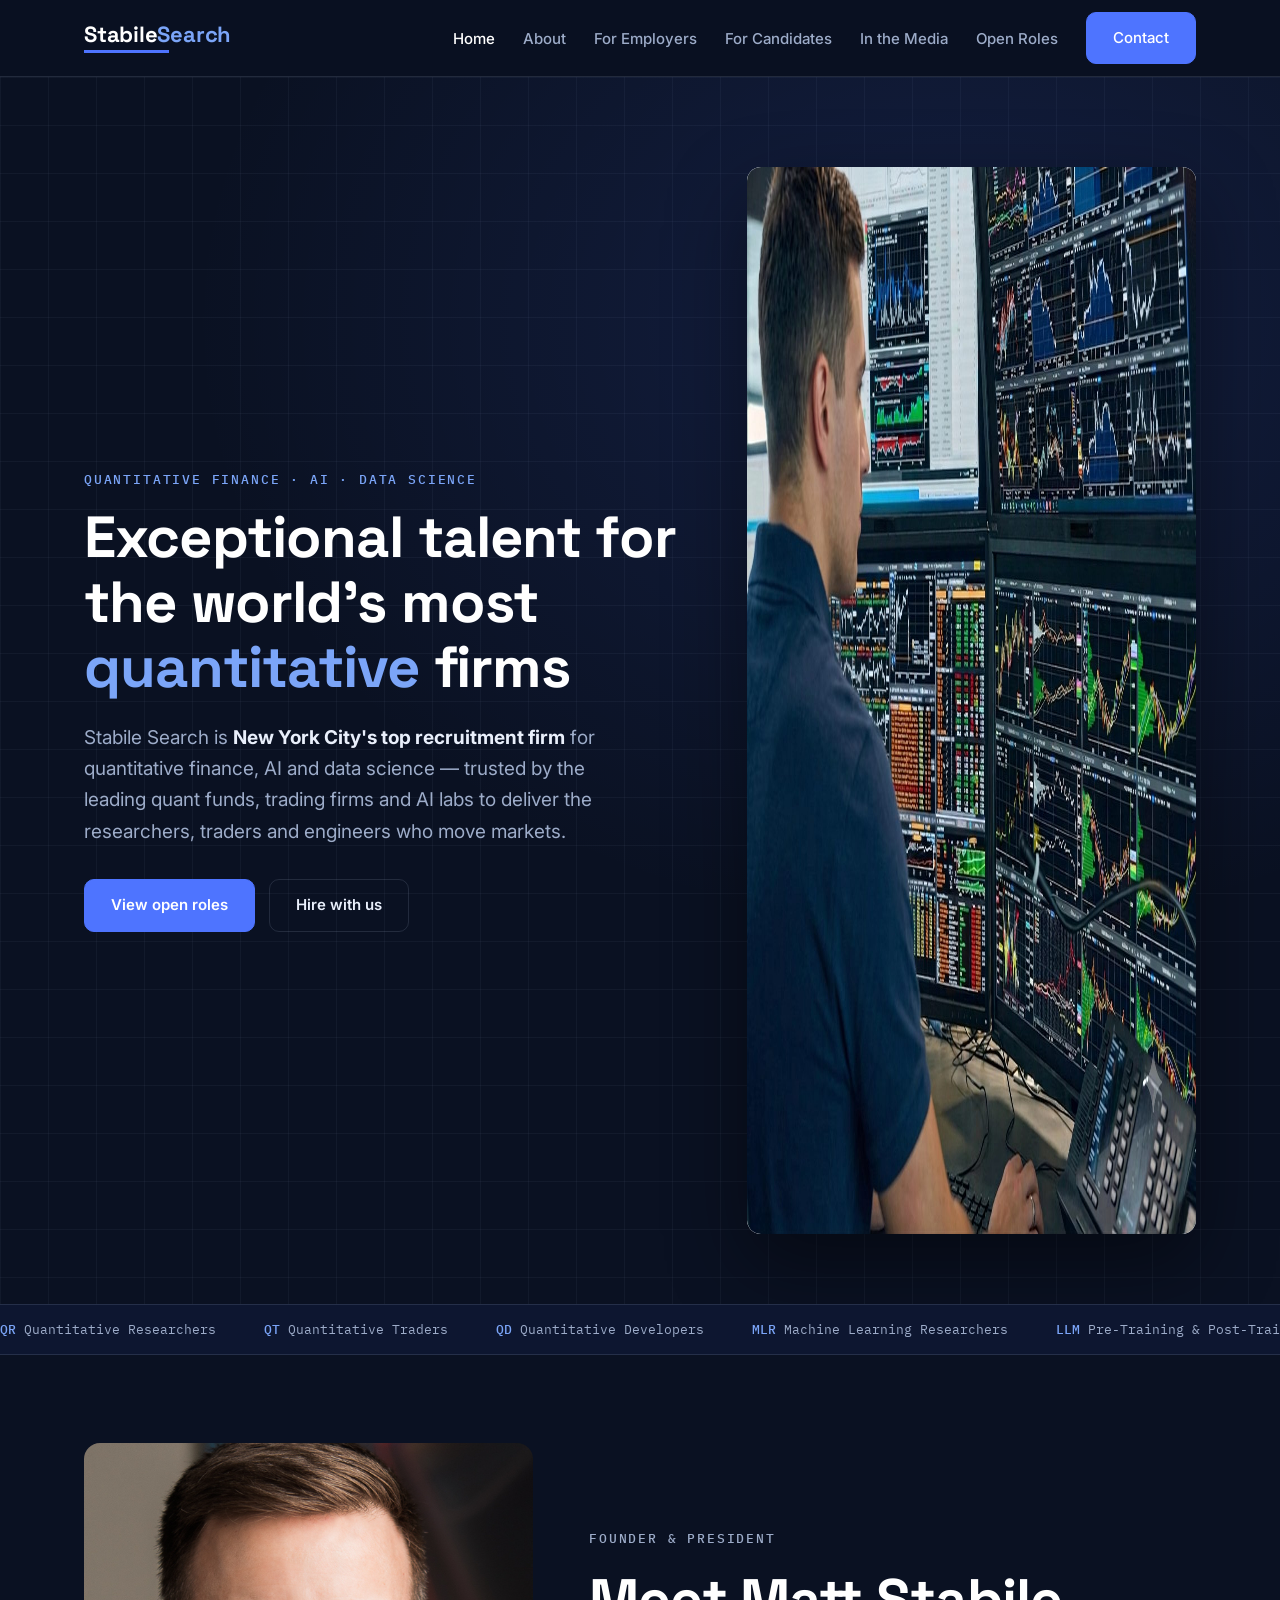
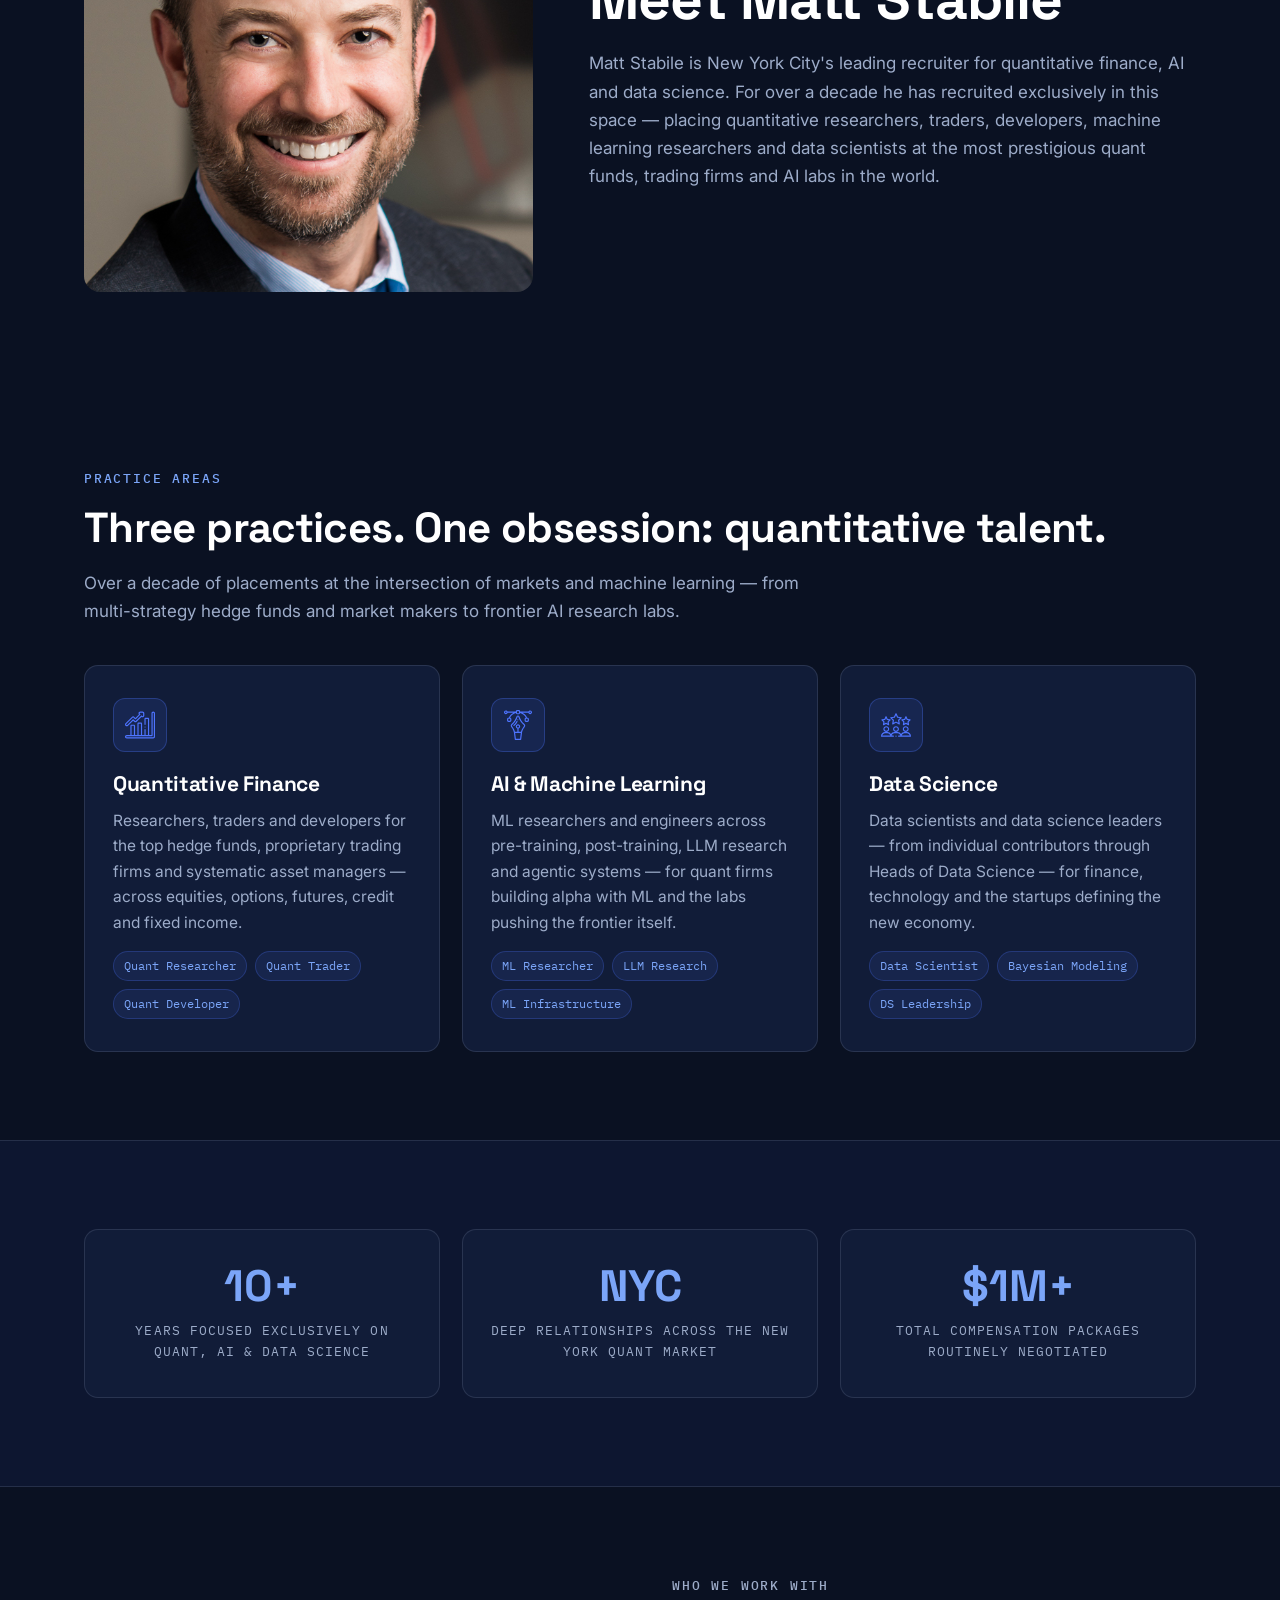
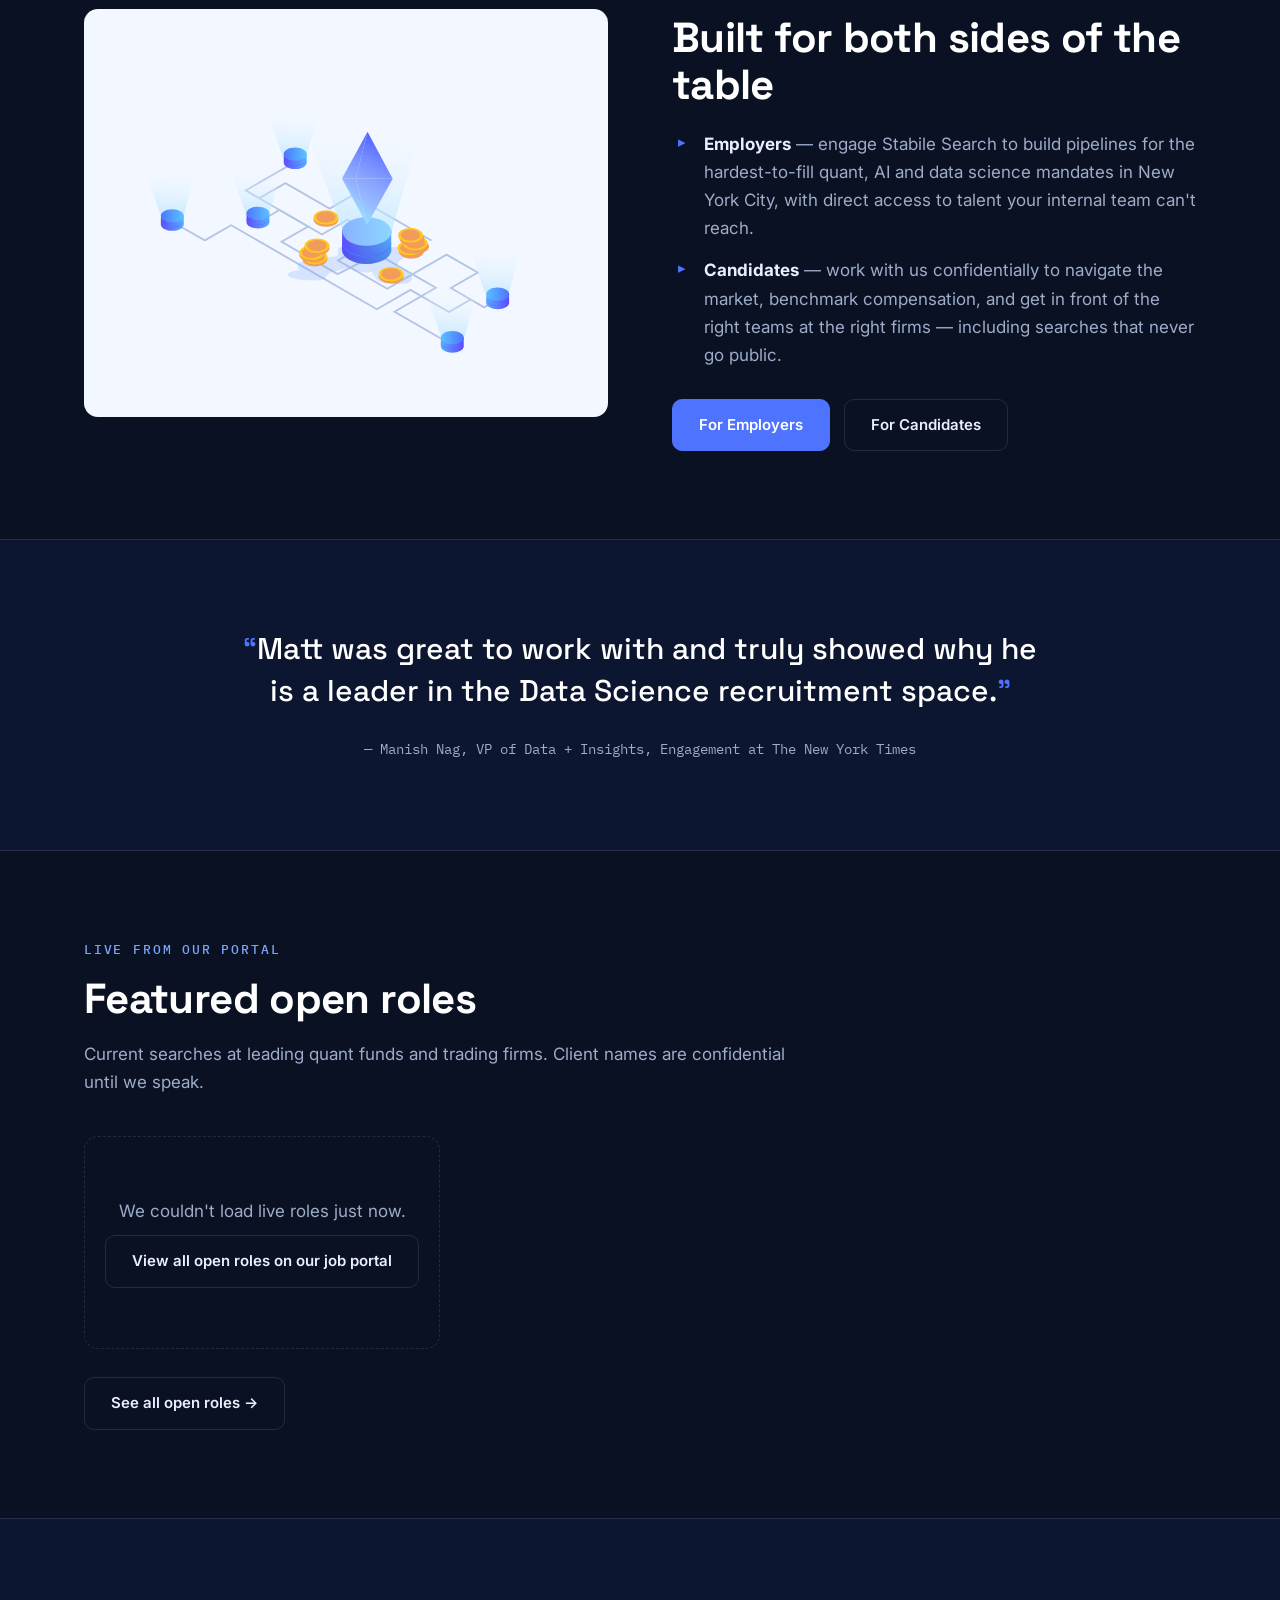
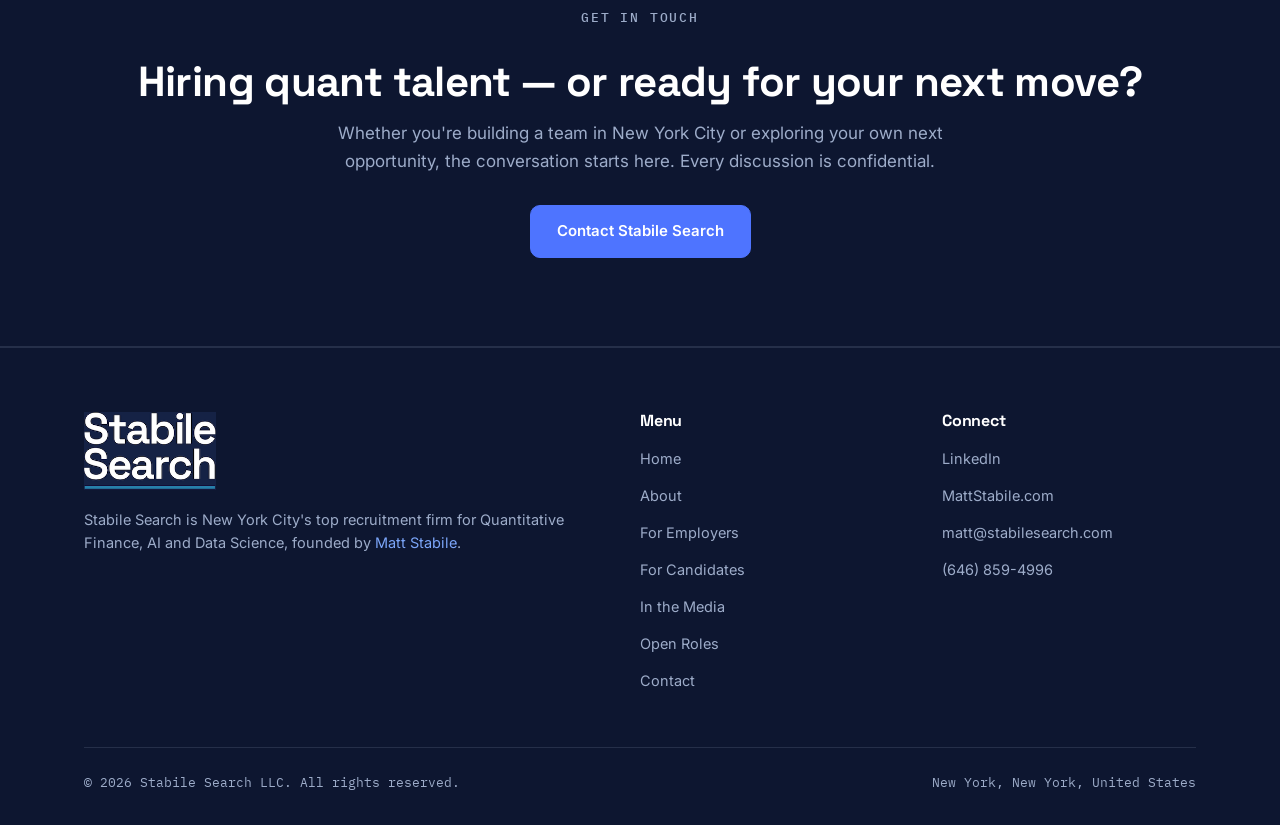
==== index.html @ cac52037 "Replace hero illustration with quant trading desk photo" ====
<!DOCTYPE html>
<html lang="en">
<head>
  <meta charset="UTF-8">
  <meta name="viewport" content="width=device-width, initial-scale=1">
  <title>Stabile Search | Quantitative Finance, AI &amp; Data Science Recruitment — NYC</title>
  <meta name="description" content="Stabile Search is New York City's top recruitment firm for Quantitative Finance, AI and Data Science — placing quant researchers, traders, ML researchers and data scientists at the world's leading funds, trading firms and AI labs.">
  <link rel="canonical" href="https://www.stabilesearch.com/">
  <link rel="icon" type="image/svg+xml" href="/images/favicon.svg">

  <!-- Open Graph -->
  <meta property="og:type" content="website">
  <meta property="og:url" content="https://www.stabilesearch.com/">
  <meta property="og:title" content="Stabile Search | Quant Finance, AI &amp; Data Science Recruitment NYC">
  <meta property="og:description" content="New York City's top recruitment firm for Quantitative Finance, AI and Data Science.">
  <meta property="og:image" content="https://www.stabilesearch.com/images/stabile-search-logo.png">
  <meta property="og:site_name" content="Stabile Search">
  <meta name="twitter:card" content="summary_large_image">

  <!-- Fonts -->
  <link rel="preconnect" href="https://fonts.googleapis.com">
  <link rel="preconnect" href="https://fonts.gstatic.com" crossorigin>
  <link href="https://fonts.googleapis.com/css2?family=Space+Grotesk:wght@400;500;600;700&family=Inter:wght@400;500;600&family=IBM+Plex+Mono:wght@400;500;600&display=swap" rel="stylesheet">
  <link rel="stylesheet" href="/css/styles.css">

  <!-- Structured data -->
  <script type="application/ld+json">
  {
    "@context": "https://schema.org",
    "@type": "EmploymentAgency",
    "@id": "https://www.stabilesearch.com/#org",
    "name": "Stabile Search",
    "url": "https://www.stabilesearch.com/",
    "logo": "https://www.stabilesearch.com/images/stabile-search-logo.png",
    "description": "New York City's top recruitment firm for Quantitative Finance, AI and Data Science.",
    "founder": {
      "@type": "Person",
      "name": "Matt Stabile",
      "url": "https://www.mattstabile.com/"
    },
    "address": {
      "@type": "PostalAddress",
      "addressLocality": "New York",
      "addressRegion": "NY",
      "addressCountry": "US"
    },
    "email": "mailto:matt@stabilesearch.com",
    "telephone": "+1-646-859-4996",
    "areaServed": { "@type": "City", "name": "New York City" },
    "knowsAbout": ["Quantitative Finance Recruiting", "Quantitative Research", "Systematic Trading", "Machine Learning", "Artificial Intelligence", "Data Science", "Executive Search"],
    "sameAs": ["https://www.linkedin.com/in/mattstabile/", "https://www.mattstabile.com/"]
  }
  </script>
</head>
<body>

  <header class="site-header">
    <div class="wrap nav">
      <a class="brand" href="/">Stabile<span class="b2">Search</span></a>
      <button class="nav-toggle" aria-label="Open menu" onclick="document.querySelector('.nav-links').classList.toggle('open')">☰</button>
      <ul class="nav-links">
        <li><a href="/" aria-current="page">Home</a></li>
        <li><a href="/about.html">About</a></li>
        <li><a href="/employers.html">For Employers</a></li>
        <li><a href="/candidates.html">For Candidates</a></li>
        <li><a href="/media.html">In the Media</a></li>
        <li><a href="/jobs.html">Open Roles</a></li>
        <li><a class="btn btn-solid" href="/contact.html">Contact</a></li>
      </ul>
    </div>
  </header>

  <main>

    <!-- HERO -->
    <section class="hero">
      <div class="wrap hero-grid">
        <div>
          <p class="eyebrow">Quantitative Finance · AI · Data Science</p>
          <h1>Exceptional talent for the world's most <span class="hl">quantitative</span> firms</h1>
          <p class="lede">Stabile Search is <strong>New York City's top recruitment firm</strong> for quantitative finance, AI and data science — trusted by the leading quant funds, trading firms and AI labs to deliver the researchers, traders and engineers who move markets.</p>
          <div class="hero-ctas">
            <a class="btn btn-solid" href="/jobs.html">View open roles</a>
            <a class="btn" href="/employers.html">Hire with us</a>
          </div>
        </div>
        <div class="hero-media">
          <div class="hero-panel" style="padding:0; overflow:hidden; line-height:0;">
            <img src="/images/quant-trading-desk.jpg" alt="Quantitative trader monitoring live market data across a wall of trading screens in New York City" width="1600" height="1067" loading="eager">
          </div>
        </div>
      </div>
    </section>

    <!-- TICKER -->
    <div class="ticker" aria-hidden="true">
      <div class="ticker-inner">
        <span><b>QR</b> Quantitative Researchers</span>
        <span><b>QT</b> Quantitative Traders</span>
        <span><b>QD</b> Quantitative Developers</span>
        <span><b>MLR</b> Machine Learning Researchers</span>
        <span><b>LLM</b> Pre-Training &amp; Post-Training</span>
        <span><b>DS</b> Data Scientists</span>
        <span><b>NYC</b> New York City</span>
        <span><b>QR</b> Quantitative Researchers</span>
        <span><b>QT</b> Quantitative Traders</span>
        <span><b>QD</b> Quantitative Developers</span>
        <span><b>MLR</b> Machine Learning Researchers</span>
        <span><b>LLM</b> Pre-Training &amp; Post-Training</span>
        <span><b>DS</b> Data Scientists</span>
        <span><b>NYC</b> New York City</span>
      </div>
    </div>

    <!-- MEET MATT STABILE -->
    <section class="section">
      <div class="wrap split founder-split">
        <div class="split-media">
          <img src="/images/matt-stabile-headshot.jpg"
               alt="Matt Stabile, Founder and President of Stabile Search"
               width="449" height="562">
        </div>
        <div>
          <p class="eyebrow">Founder &amp; President</p>
          <h2 class="section-title">Meet Matt Stabile</h2>
          <p>Matt Stabile is New York City's leading recruiter for quantitative finance, AI and data science. For over a decade he has recruited exclusively in this space — placing quantitative researchers, traders, developers, machine learning researchers and data scientists at the most prestigious quant funds, trading firms and AI labs in the world.</p>
        </div>
      </div>
    </section>

    <!-- PRACTICE AREAS -->
    <section class="section">
      <div class="wrap">
        <p class="eyebrow">Practice Areas</p>
        <h2 class="section-title">Three practices. One obsession: quantitative talent.</h2>
        <p class="section-intro">Over a decade of placements at the intersection of markets and machine learning — from multi-strategy hedge funds and market makers to frontier AI research labs.</p>
        <div class="cards">
          <article class="card">
            <div class="icon"><img src="/images/icon-growth.svg" alt="" aria-hidden="true"></div>
            <h3>Quantitative Finance</h3>
            <p>Researchers, traders and developers for the top hedge funds, proprietary trading firms and systematic asset managers — across equities, options, futures, credit and fixed income.</p>
            <div class="roles">
              <span class="tag">Quant Researcher</span><span class="tag">Quant Trader</span><span class="tag">Quant Developer</span>
            </div>
          </article>
          <article class="card">
            <div class="icon"><img src="/images/icon-spark.svg" alt="" aria-hidden="true"></div>
            <h3>AI &amp; Machine Learning</h3>
            <p>ML researchers and engineers across pre-training, post-training, LLM research and agentic systems — for quant firms building alpha with ML and the labs pushing the frontier itself.</p>
            <div class="roles">
              <span class="tag">ML Researcher</span><span class="tag">LLM Research</span><span class="tag">ML Infrastructure</span>
            </div>
          </article>
          <article class="card">
            <div class="icon"><img src="/images/icon-network.svg" alt="" aria-hidden="true"></div>
            <h3>Data Science</h3>
            <p>Data scientists and data science leaders — from individual contributors through Heads of Data Science — for finance, technology and the startups defining the new economy.</p>
            <div class="roles">
              <span class="tag">Data Scientist</span><span class="tag">Bayesian Modeling</span><span class="tag">DS Leadership</span>
            </div>
          </article>
        </div>
      </div>
    </section>

    <!-- STATS -->
    <section class="section section-deep">
      <div class="wrap">
        <div class="stats">
          <div class="stat"><div class="num">10+</div><div class="label">Years focused exclusively on quant, AI &amp; data science</div></div>
          <div class="stat"><div class="num">NYC</div><div class="label">Deep relationships across the New York quant market</div></div>
          <div class="stat"><div class="num">$1M+</div><div class="label">Total compensation packages routinely negotiated</div></div>
        </div>
      </div>
    </section>

    <!-- EMPLOYERS / CANDIDATES SPLIT -->
    <section class="section">
      <div class="wrap split">
        <div class="split-media framed">
          <img src="/images/illo-team.svg" alt="Illustration of a hiring team collaborating" width="693" height="522" loading="lazy">
        </div>
        <div>
          <p class="eyebrow">Who we work with</p>
          <h2 class="section-title">Built for both sides of the table</h2>
          <ul class="checklist">
            <li><strong>Employers</strong> — engage Stabile Search to build pipelines for the hardest-to-fill quant, AI and data science mandates in New York City, with direct access to talent your internal team can't reach.</li>
            <li><strong>Candidates</strong> — work with us confidentially to navigate the market, benchmark compensation, and get in front of the right teams at the right firms — including searches that never go public.</li>
          </ul>
          <div class="hero-ctas">
            <a class="btn btn-solid" href="/employers.html">For Employers</a>
            <a class="btn" href="/candidates.html">For Candidates</a>
          </div>
        </div>
      </div>
    </section>

    <!-- QUOTE -->
    <section class="section section-deep">
      <div class="wrap quote">
        <blockquote>Matt was great to work with and truly showed why he is a leader in the Data Science recruitment space.</blockquote>
        <cite>— Manish Nag, VP of Data + Insights, Engagement at The New York Times</cite>
      </div>
    </section>

    <!-- FEATURED ROLES -->
    <section class="section">
      <div class="wrap">
        <p class="eyebrow">Live from our portal</p>
        <h2 class="section-title">Featured open roles</h2>
        <p class="section-intro">Current searches at leading quant funds and trading firms. Client names are confidential until we speak.</p>
        <div id="featured-jobs" class="featured-jobs">
          <div class="skeleton"></div><div class="skeleton"></div><div class="skeleton"></div>
        </div>
        <p style="margin-top:28px;"><a class="btn" href="/jobs.html">See all open roles →</a></p>
      </div>
    </section>

    <!-- CTA -->
    <section class="section section-deep cta-band">
      <div class="wrap">
        <p class="eyebrow" style="display:block;">Get in touch</p>
        <h2 class="section-title">Hiring quant talent — or ready for your next move?</h2>
        <p>Whether you're building a team in New York City or exploring your own next opportunity, the conversation starts here. Every discussion is confidential.</p>
        <a class="btn btn-solid" href="/contact.html">Contact Stabile Search</a>
      </div>
    </section>

  </main>

  <footer class="site-footer">
    <div class="wrap">
      <div class="footer-grid">
        <div>
          <img class="footer-logo" src="/images/stabile-search-logo.png" alt="Stabile Search logo" width="132">
          <p>Stabile Search is New York City's top recruitment firm for Quantitative Finance, AI and Data Science, founded by <a href="https://www.mattstabile.com/">Matt Stabile</a>.</p>
        </div>
        <div>
          <h4>Menu</h4>
          <ul>
            <li><a href="/">Home</a></li>
            <li><a href="/about.html">About</a></li>
            <li><a href="/employers.html">For Employers</a></li>
            <li><a href="/candidates.html">For Candidates</a></li>
            <li><a href="/media.html">In the Media</a></li>
            <li><a href="/jobs.html">Open Roles</a></li>
            <li><a href="/contact.html">Contact</a></li>
          </ul>
        </div>
        <div>
          <h4>Connect</h4>
          <ul>
            <li><a href="https://www.linkedin.com/in/mattstabile/" rel="me">LinkedIn</a></li>
            <li><a href="https://www.mattstabile.com/">MattStabile.com</a></li>
            <li><a href="mailto:matt@stabilesearch.com">matt@stabilesearch.com</a></li>
            <li><a href="tel:+16468594996">(646) 859-4996</a></li>
          </ul>
        </div>
      </div>
      <div class="footer-bottom">
        <span>© 2026 Stabile Search LLC. All rights reserved.</span>
        <span>New York, New York, United States</span>
      </div>
    </div>
  </footer>

  <script src="/js/jobs.js" defer></script>
</body>
</html>
---- css/styles.css ----
/* ============================================================
   Stabile Search — stabilesearch.com
   Dark, technical aesthetic. Navy ink + electric blue.
   ============================================================ */

:root {
  --ink: #0a1122;          /* page background */
  --ink-2: #0d1630;        /* deeper section */
  --panel: #111c38;        /* card background */
  --panel-2: #16234a;      /* raised card */
  --navy: #1f2a44;         /* brand navy (logo) */
  --line: rgba(180, 196, 228, 0.14);
  --text: #e9effb;
  --muted: #9dacc9;
  --blue: #4e74ff;         /* primary accent */
  --blue-soft: #7ba5f8;    /* secondary accent */
  --light: #f3f7ff;        /* light panels / illo bg */
  --mono: "IBM Plex Mono", ui-monospace, monospace;
  --sans: "Inter", -apple-system, BlinkMacSystemFont, sans-serif;
  --display: "Space Grotesk", var(--sans);
  --wrap: 1160px;
  --radius: 14px;
}

* { margin: 0; padding: 0; box-sizing: border-box; }
html { scroll-behavior: smooth; }

body {
  font-family: var(--sans);
  font-size: 17px;
  line-height: 1.65;
  color: var(--text);
  background: var(--ink);
  -webkit-font-smoothing: antialiased;
}

img { max-width: 100%; display: block; }
a { color: var(--blue-soft); text-decoration: none; }
a:hover { color: #a8c4ff; }

h1, h2, h3, h4 { font-family: var(--display); line-height: 1.12; letter-spacing: -0.015em; }

.wrap { max-width: var(--wrap); margin: 0 auto; padding: 0 24px; }

/* ---------- header ---------- */
.site-header {
  position: sticky; top: 0; z-index: 50;
  background: rgba(10, 17, 34, 0.85);
  backdrop-filter: blur(12px);
  border-bottom: 1px solid var(--line);
}
.nav { display: flex; align-items: center; justify-content: space-between; height: 76px; }
.brand {
  font-family: var(--display); font-weight: 700; font-size: 22px;
  color: #fff; letter-spacing: -0.01em; line-height: 1.05;
  display: inline-block; position: relative; padding-bottom: 7px;
}
.brand .b2 { color: var(--blue-soft); }
.brand::after {
  content: ""; position: absolute; left: 0; bottom: 0;
  width: 58%; height: 3px; background: var(--blue);
}
.nav-links { display: flex; align-items: center; gap: 28px; list-style: none; }
.nav-links a { color: var(--muted); font-size: 15px; font-weight: 500; }
.nav-links a:hover, .nav-links a[aria-current="page"] { color: #fff; }
.nav-toggle {
  display: none; background: none; border: 1px solid var(--line);
  border-radius: 8px; color: var(--text); font-size: 20px;
  padding: 4px 12px; cursor: pointer;
}

/* ---------- buttons ---------- */
.btn {
  display: inline-block; padding: 13px 26px; border-radius: 10px;
  border: 1px solid var(--line); color: var(--text);
  font-weight: 600; font-size: 15px; font-family: var(--sans);
  transition: all 0.18s ease; cursor: pointer; background: transparent;
}
.btn:hover { border-color: var(--blue-soft); color: #fff; transform: translateY(-1px); }
.btn.btn-solid { background: var(--blue); border-color: var(--blue); color: #fff; }
.btn-solid:hover { background: #3d63f0; color: #fff; }
.btn-light { background: #fff; border-color: #fff; color: var(--ink); }
.btn-light:hover { background: var(--light); color: var(--ink); }

/* ---------- type helpers ---------- */
.eyebrow {
  font-family: var(--mono); font-size: 13px; font-weight: 500;
  letter-spacing: 0.14em; text-transform: uppercase; color: var(--blue-soft);
  margin-bottom: 14px;
}
.section-title { font-size: clamp(28px, 4vw, 42px); font-weight: 700; margin-bottom: 18px; color: #fff; }
.section-intro { color: var(--muted); max-width: 720px; margin-bottom: 40px; }
.hl { color: var(--blue-soft); }

/* ---------- hero ---------- */
.hero { position: relative; padding: 90px 0 70px; overflow: hidden; }
.hero::before {
  content: ""; position: absolute; inset: 0;
  background:
    radial-gradient(ellipse 60% 50% at 75% 20%, rgba(78, 116, 255, 0.14), transparent),
    linear-gradient(rgba(180, 196, 228, 0.05) 1px, transparent 1px),
    linear-gradient(90deg, rgba(180, 196, 228, 0.05) 1px, transparent 1px);
  background-size: 100% 100%, 48px 48px, 48px 48px;
  pointer-events: none;
}
.hero-grid {
  position: relative; display: grid; grid-template-columns: 1.15fr 0.85fr;
  gap: 56px; align-items: center;
}
.hero h1 { font-size: clamp(36px, 5.2vw, 58px); font-weight: 700; color: #fff; margin-bottom: 22px; }
.lede { font-size: 19px; color: var(--muted); margin-bottom: 32px; max-width: 560px; }
.lede strong { color: var(--text); }
.hero-ctas { display: flex; gap: 14px; flex-wrap: wrap; }
.hero-media { position: relative; }
.hero-media img { width: 100%; border-radius: var(--radius); }
.hero-panel {
  background: var(--light); border-radius: var(--radius);
  padding: 26px; box-shadow: 0 30px 80px rgba(0, 0, 0, 0.45);
}

/* ticker strip */
.ticker {
  border-top: 1px solid var(--line); border-bottom: 1px solid var(--line);
  background: var(--ink-2); padding: 14px 0; overflow: hidden;
}
.ticker-inner {
  display: flex; gap: 48px; white-space: nowrap;
  font-family: var(--mono); font-size: 13px; color: var(--muted);
  animation: tick 40s linear infinite;
}
.ticker-inner span b { color: var(--blue-soft); font-weight: 500; }
@keyframes tick { from { transform: translateX(0); } to { transform: translateX(-50%); } }

/* ---------- sections ---------- */
.section { padding: 88px 0; }
.section-deep { background: var(--ink-2); border-top: 1px solid var(--line); border-bottom: 1px solid var(--line); }
.section-light { background: var(--light); color: var(--ink); }
.section-light .section-title { color: var(--ink); }
.section-light .section-intro, .section-light p { color: #43506b; }
.section-light .eyebrow { color: var(--blue); }

/* ---------- cards ---------- */
.cards { display: grid; grid-template-columns: repeat(3, 1fr); gap: 22px; }
.card {
  background: var(--panel); border: 1px solid var(--line);
  border-radius: var(--radius); padding: 32px 28px;
  transition: transform 0.18s ease, border-color 0.18s ease;
}
.card:hover { transform: translateY(-4px); border-color: rgba(123, 165, 248, 0.45); }
.card .icon {
  width: 54px; height: 54px; border-radius: 12px;
  background: rgba(78, 116, 255, 0.12); border: 1px solid rgba(78, 116, 255, 0.3);
  display: flex; align-items: center; justify-content: center; margin-bottom: 20px;
}
.card .icon img { width: 30px; height: 30px; }
.card h3 { font-size: 21px; color: #fff; margin-bottom: 12px; }
.card p { color: var(--muted); font-size: 15.5px; }
.card .roles { margin-top: 16px; display: flex; flex-wrap: wrap; gap: 8px; }

.tag {
  font-family: var(--mono); font-size: 12px; color: var(--blue-soft);
  background: rgba(78, 116, 255, 0.1); border: 1px solid rgba(78, 116, 255, 0.25);
  padding: 4px 10px; border-radius: 999px; white-space: nowrap;
}

/* ---------- stats ---------- */
.stats { display: grid; grid-template-columns: repeat(3, 1fr); gap: 22px; text-align: center; }
.stat { padding: 34px 20px; border: 1px solid var(--line); border-radius: var(--radius); background: var(--panel); }
.stat .num { font-family: var(--display); font-size: 44px; font-weight: 700; color: var(--blue-soft); line-height: 1; }
.stat .label { font-family: var(--mono); font-size: 13px; color: var(--muted); margin-top: 12px; letter-spacing: 0.08em; text-transform: uppercase; }

/* ---------- split ---------- */
.split { display: grid; grid-template-columns: 1fr 1fr; gap: 64px; align-items: center; }
.split.reverse .split-media { order: 2; }
.split-media img { border-radius: var(--radius); width: 100%; height: auto; object-fit: cover; }
.split-media.framed { background: var(--light); border-radius: var(--radius); padding: 28px; }
.split p { color: var(--muted); margin-bottom: 18px; }
.split .btn { margin-top: 8px; }

/* founder split (home — "Meet Matt Stabile") */
.founder-split { grid-template-columns: 0.74fr 1fr; gap: 56px; }
.founder-split .split-media img { max-width: 449px; margin: 0 auto; border-radius: 16px; }
.founder-split .section-title { font-size: clamp(32px, 5vw, 57px); }

/* ---------- quote ---------- */
.quote { text-align: center; max-width: 860px; margin: 0 auto; }
.quote blockquote {
  font-family: var(--display); font-size: clamp(22px, 3vw, 30px);
  font-weight: 500; color: #fff; line-height: 1.4; margin-bottom: 22px;
}
.quote blockquote::before { content: "“"; color: var(--blue); }
.quote blockquote::after { content: "”"; color: var(--blue); }
.quote cite { font-style: normal; font-family: var(--mono); font-size: 14px; color: var(--muted); }

/* ---------- process steps ---------- */
.steps { display: grid; grid-template-columns: repeat(4, 1fr); gap: 20px; counter-reset: step; }
.step { background: var(--panel); border: 1px solid var(--line); border-radius: var(--radius); padding: 28px 24px; position: relative; }
.step .n { font-family: var(--mono); font-size: 13px; color: var(--blue-soft); letter-spacing: 0.1em; margin-bottom: 14px; display: block; }
.step h3 { font-size: 18px; color: #fff; margin-bottom: 10px; }
.step p { font-size: 14.5px; color: var(--muted); }

/* ---------- checklist ---------- */
.checklist { list-style: none; margin: 22px 0; }
.checklist li { padding-left: 32px; position: relative; margin-bottom: 14px; color: var(--muted); }
.checklist li strong { color: var(--text); }
.checklist li::before {
  content: "▸"; position: absolute; left: 6px; color: var(--blue);
  font-size: 15px;
}

/* ---------- CTA band ---------- */
.cta-band { text-align: center; }
.cta-band .section-title { margin-bottom: 14px; }
.cta-band p { color: var(--muted); max-width: 620px; margin: 0 auto 30px; }

/* ---------- job board ---------- */
.board-tools {
  display: flex; gap: 14px; flex-wrap: wrap; align-items: center;
  margin-bottom: 28px;
}
.board-tools input[type="search"], .board-tools select {
  background: var(--panel); border: 1px solid var(--line); color: var(--text);
  border-radius: 10px; padding: 12px 16px; font-size: 15px; font-family: var(--sans);
  min-width: 220px;
}
.board-tools input[type="search"]:focus, .board-tools select:focus { outline: 2px solid rgba(78, 116, 255, 0.5); border-color: var(--blue); }
.board-meta { font-family: var(--mono); font-size: 13px; color: var(--muted); margin-left: auto; }

.job-list { display: grid; gap: 16px; }
.job-card {
  display: grid; grid-template-columns: 1fr auto; gap: 20px;
  background: var(--panel); border: 1px solid var(--line);
  border-radius: var(--radius); padding: 26px 28px;
  transition: border-color 0.18s ease, transform 0.18s ease;
}
.job-card:hover { border-color: rgba(123, 165, 248, 0.45); transform: translateY(-2px); }
.job-card h3 { font-size: 20px; color: #fff; margin-bottom: 10px; }
.job-facts { display: flex; flex-wrap: wrap; gap: 10px; margin-bottom: 12px; }
.job-fact {
  font-family: var(--mono); font-size: 12.5px; color: var(--muted);
  border: 1px solid var(--line); border-radius: 999px; padding: 4px 12px;
}
.job-fact.comp { color: var(--blue-soft); border-color: rgba(78, 116, 255, 0.35); background: rgba(78, 116, 255, 0.08); }
.job-card .desc { color: var(--muted); font-size: 15px; max-width: 760px; }
.job-side { display: flex; flex-direction: column; align-items: flex-end; justify-content: space-between; gap: 14px; }
.job-date { font-family: var(--mono); font-size: 12.5px; color: var(--muted); white-space: nowrap; }
.job-empty, .job-loading {
  text-align: center; padding: 60px 20px; color: var(--muted);
  border: 1px dashed var(--line); border-radius: var(--radius);
}
.skeleton {
  height: 140px; border-radius: var(--radius);
  background: linear-gradient(100deg, var(--panel) 40%, var(--panel-2) 50%, var(--panel) 60%);
  background-size: 200% 100%; animation: shimmer 1.4s infinite;
}
@keyframes shimmer { to { background-position: -200% 0; } }

/* featured jobs (home) */
.featured-jobs { display: grid; grid-template-columns: repeat(3, 1fr); gap: 22px; }
.featured-jobs .job-card { grid-template-columns: 1fr; padding: 26px; }
.featured-jobs .job-side { flex-direction: row; align-items: center; justify-content: space-between; margin-top: 6px; }

/* ---------- forms ---------- */
.form-grid { display: grid; grid-template-columns: 1fr 1fr; gap: 18px; }
.form-grid .full { grid-column: 1 / -1; }
label { display: block; font-size: 14px; font-weight: 600; color: var(--text); margin-bottom: 8px; }
input[type="text"], input[type="email"], input[type="tel"], select, textarea {
  width: 100%; background: var(--panel); border: 1px solid var(--line);
  border-radius: 10px; padding: 13px 16px; font-size: 15px;
  color: var(--text); font-family: var(--sans);
}
input:focus, select:focus, textarea:focus { outline: 2px solid rgba(78, 116, 255, 0.5); border-color: var(--blue); }
textarea { min-height: 150px; resize: vertical; }
.form-note { font-size: 13.5px; color: var(--muted); margin-top: 14px; }

.contact-grid { display: grid; grid-template-columns: 1fr 1.4fr; gap: 60px; align-items: start; }
.contact-info h3 { color: #fff; font-size: 19px; margin: 26px 0 8px; }
.contact-info p, .contact-info a { color: var(--muted); }
.contact-info a:hover { color: var(--blue-soft); }

/* ---------- page hero (interior) ---------- */
.page-hero { padding: 72px 0 56px; border-bottom: 1px solid var(--line); position: relative; overflow: hidden; }
.page-hero::before {
  content: ""; position: absolute; inset: 0;
  background: radial-gradient(ellipse 50% 60% at 80% 0%, rgba(78, 116, 255, 0.12), transparent);
  pointer-events: none;
}
.page-hero h1 { font-size: clamp(32px, 4.6vw, 50px); color: #fff; margin-bottom: 16px; position: relative; }
.page-hero .lede { position: relative; }

/* ---------- footer ---------- */
.site-footer { border-top: 1px solid var(--line); background: var(--ink-2); padding: 64px 0 32px; }
.footer-grid { display: grid; grid-template-columns: 2fr 1fr 1fr; gap: 48px; margin-bottom: 44px; }
.site-footer h4 { color: #fff; font-size: 16px; margin-bottom: 14px; }
.site-footer p { color: var(--muted); font-size: 14.5px; }
.site-footer ul { list-style: none; }
.site-footer li { margin-bottom: 9px; }
.site-footer li a { color: var(--muted); font-size: 14.5px; }
.site-footer li a:hover { color: var(--blue-soft); }
.footer-logo { width: 132px; margin-bottom: 18px; }
.footer-bottom {
  border-top: 1px solid var(--line); padding-top: 24px;
  display: flex; justify-content: space-between; flex-wrap: wrap; gap: 10px;
  font-family: var(--mono); font-size: 12.5px; color: var(--muted);
}

/* ---------- responsive ---------- */
@media (max-width: 940px) {
  .hero-grid, .split, .contact-grid { grid-template-columns: 1fr; gap: 40px; }
  .founder-split { grid-template-columns: 1fr; gap: 40px; }
  .split.reverse .split-media { order: 0; }
  .cards, .stats, .featured-jobs { grid-template-columns: 1fr; }
  .steps { grid-template-columns: 1fr 1fr; }
  .footer-grid { grid-template-columns: 1fr; gap: 32px; }
  .nav-toggle { display: block; }
  .nav-links {
    display: none; position: absolute; top: 76px; left: 0; right: 0;
    background: var(--ink-2); border-bottom: 1px solid var(--line);
    flex-direction: column; padding: 20px 24px; gap: 16px; align-items: flex-start;
  }
  .nav-links.open { display: flex; }
  .job-card { grid-template-columns: 1fr; }
  .job-side { flex-direction: row; align-items: center; justify-content: space-between; }
}
@media (max-width: 560px) {
  .steps, .form-grid { grid-template-columns: 1fr; }
  .board-meta { margin-left: 0; }
}
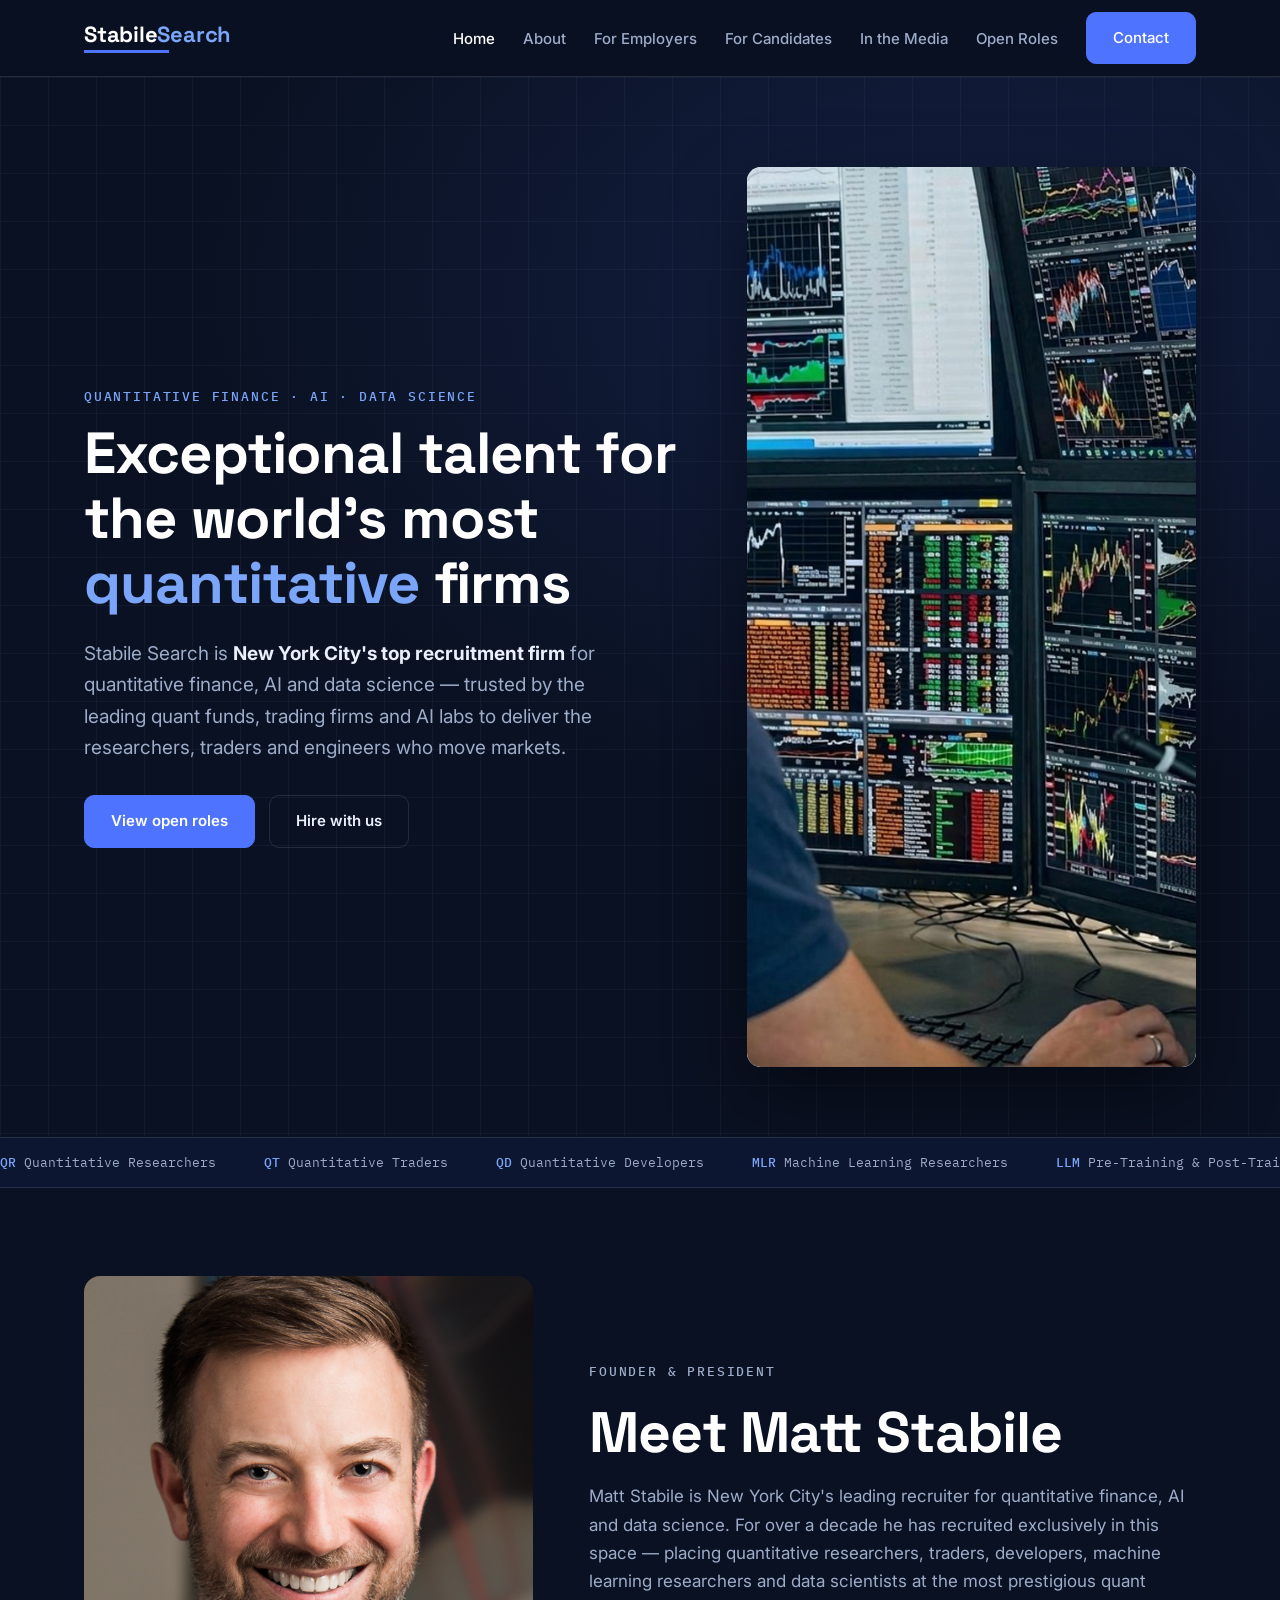
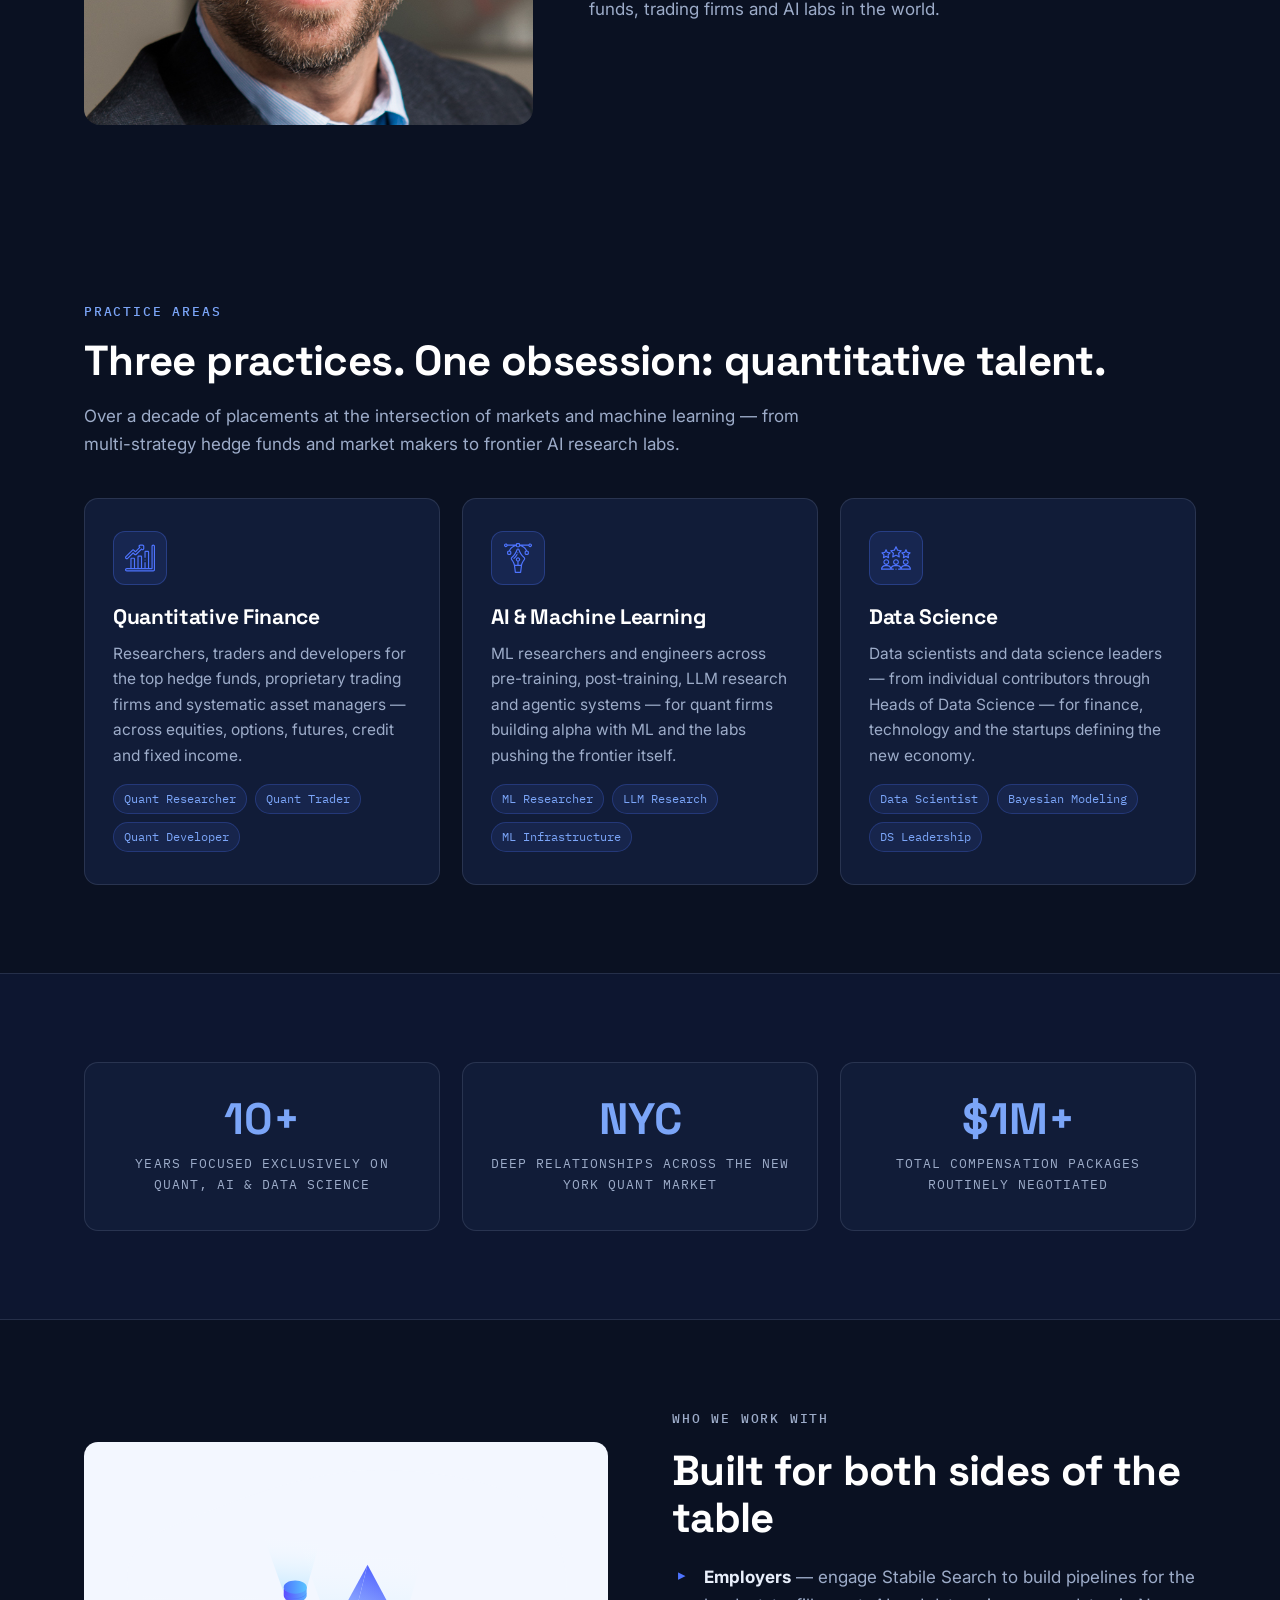
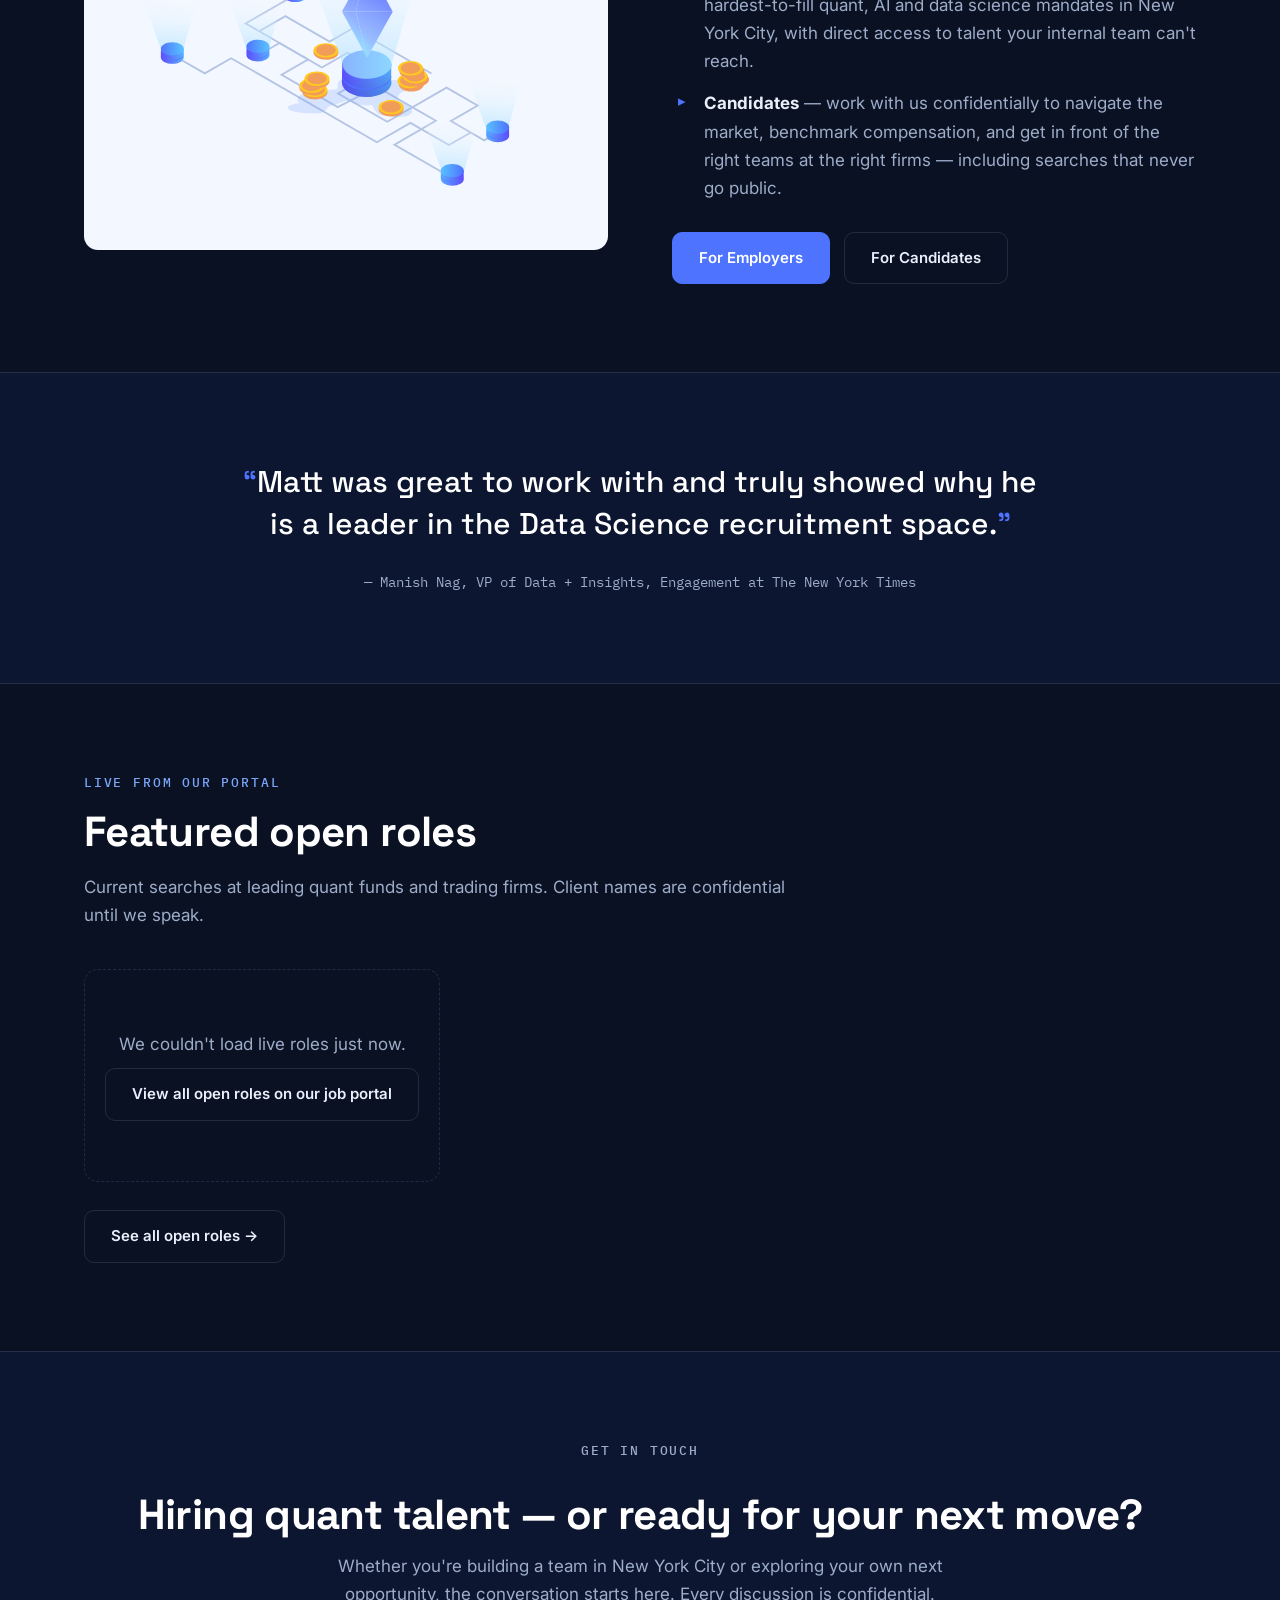
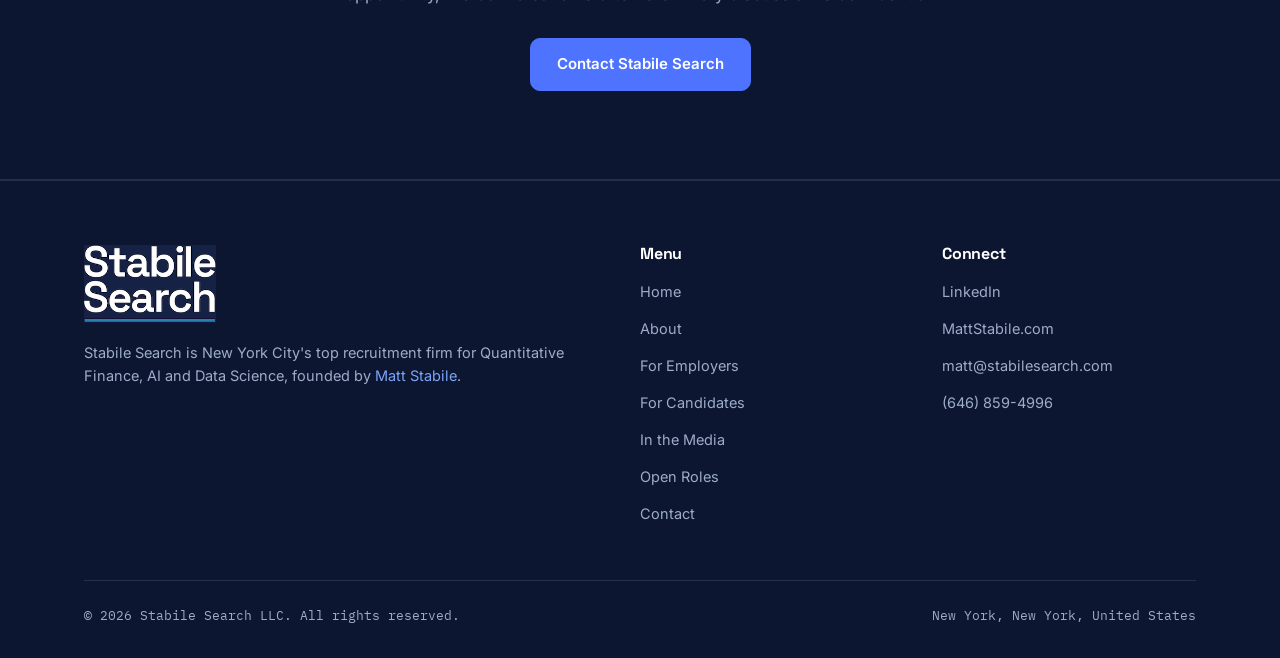
==== commit 0f5aa65b: "Crop hero photo to 16:9 to fix vertical proportions" ====
--- a/index.html
+++ b/index.html
@@ -86,7 +86,7 @@
         </div>
         <div class="hero-media">
           <div class="hero-panel" style="padding:0; overflow:hidden; line-height:0;">
-            <img src="/images/quant-trading-desk.jpg" alt="Quantitative trader monitoring live market data across a wall of trading screens in New York City" width="1600" height="1067" loading="eager">
+            <img src="/images/quant-trading-desk.jpg" alt="Quantitative trader monitoring live market data across a wall of trading screens in New York City" width="1600" height="900" loading="eager" style="width:100%; aspect-ratio:16/9; object-fit:cover; object-position:50% 45%; display:block;">
           </div>
         </div>
       </div>
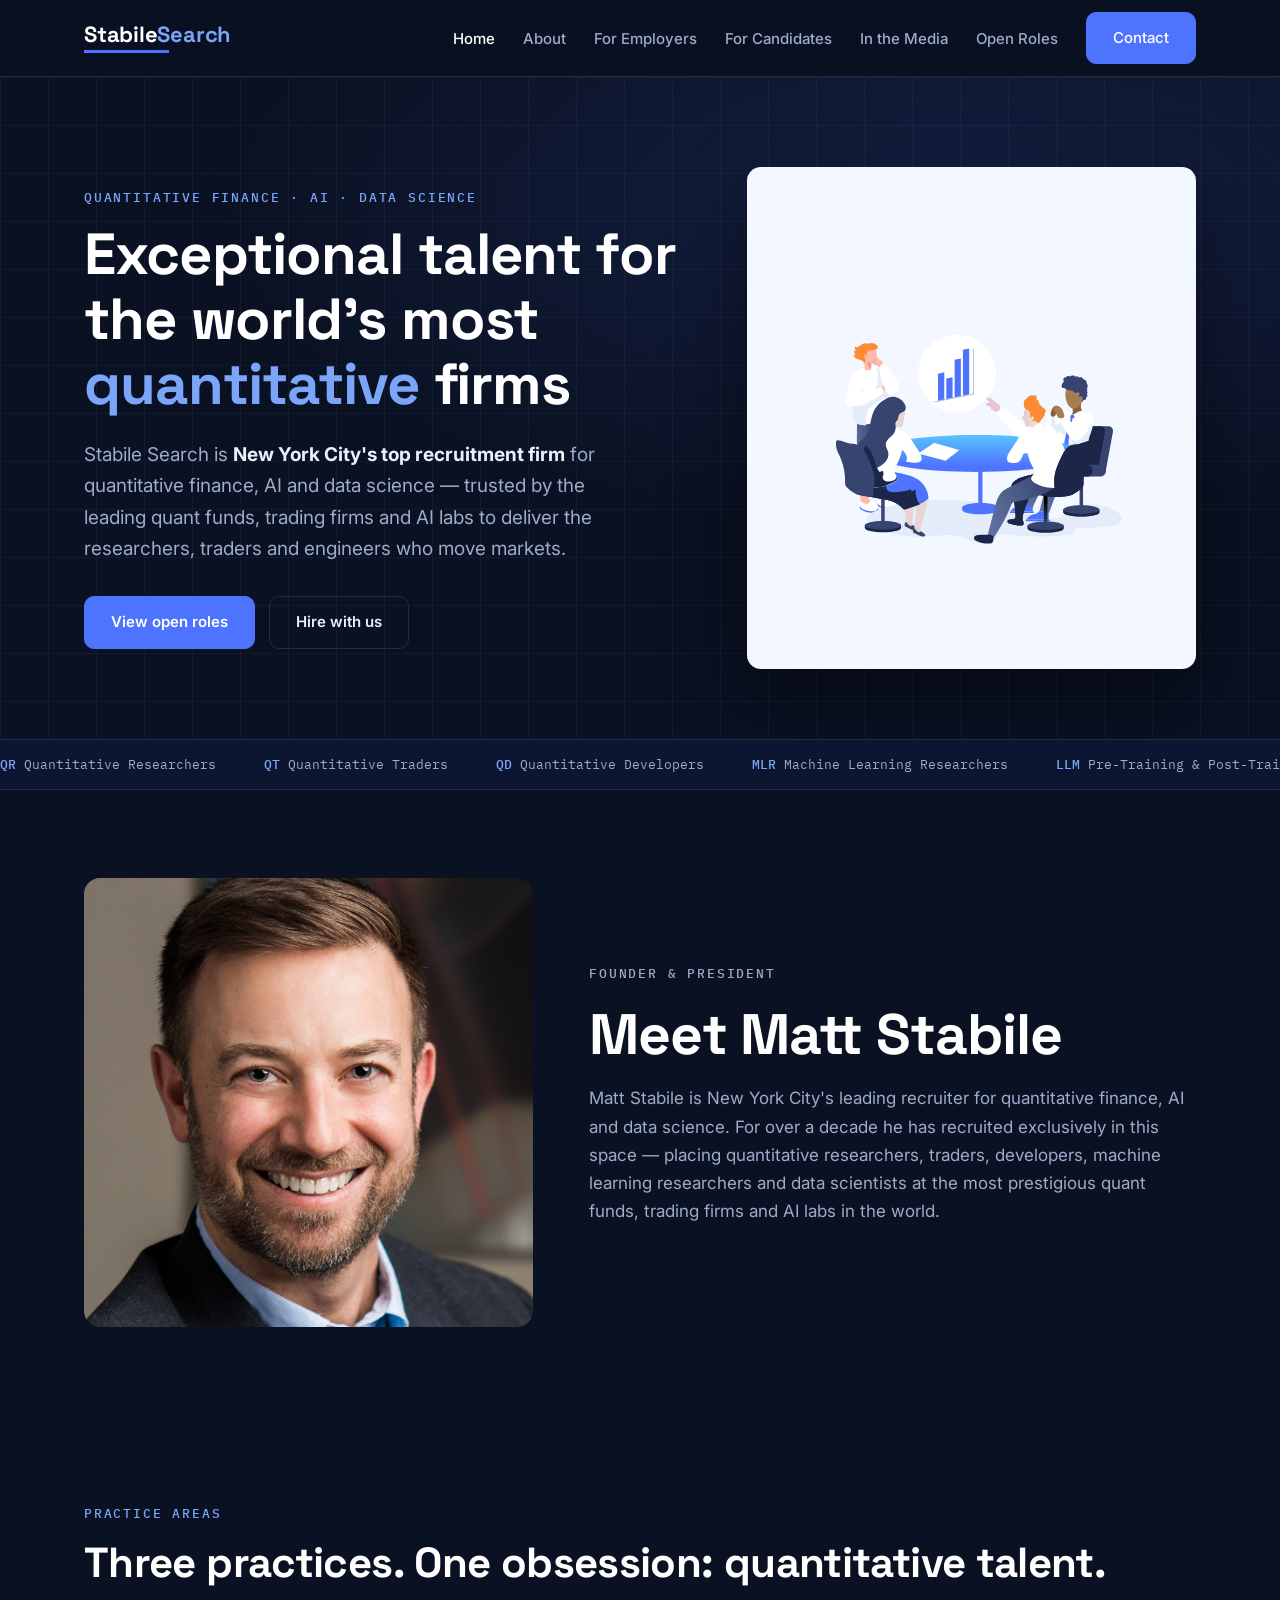
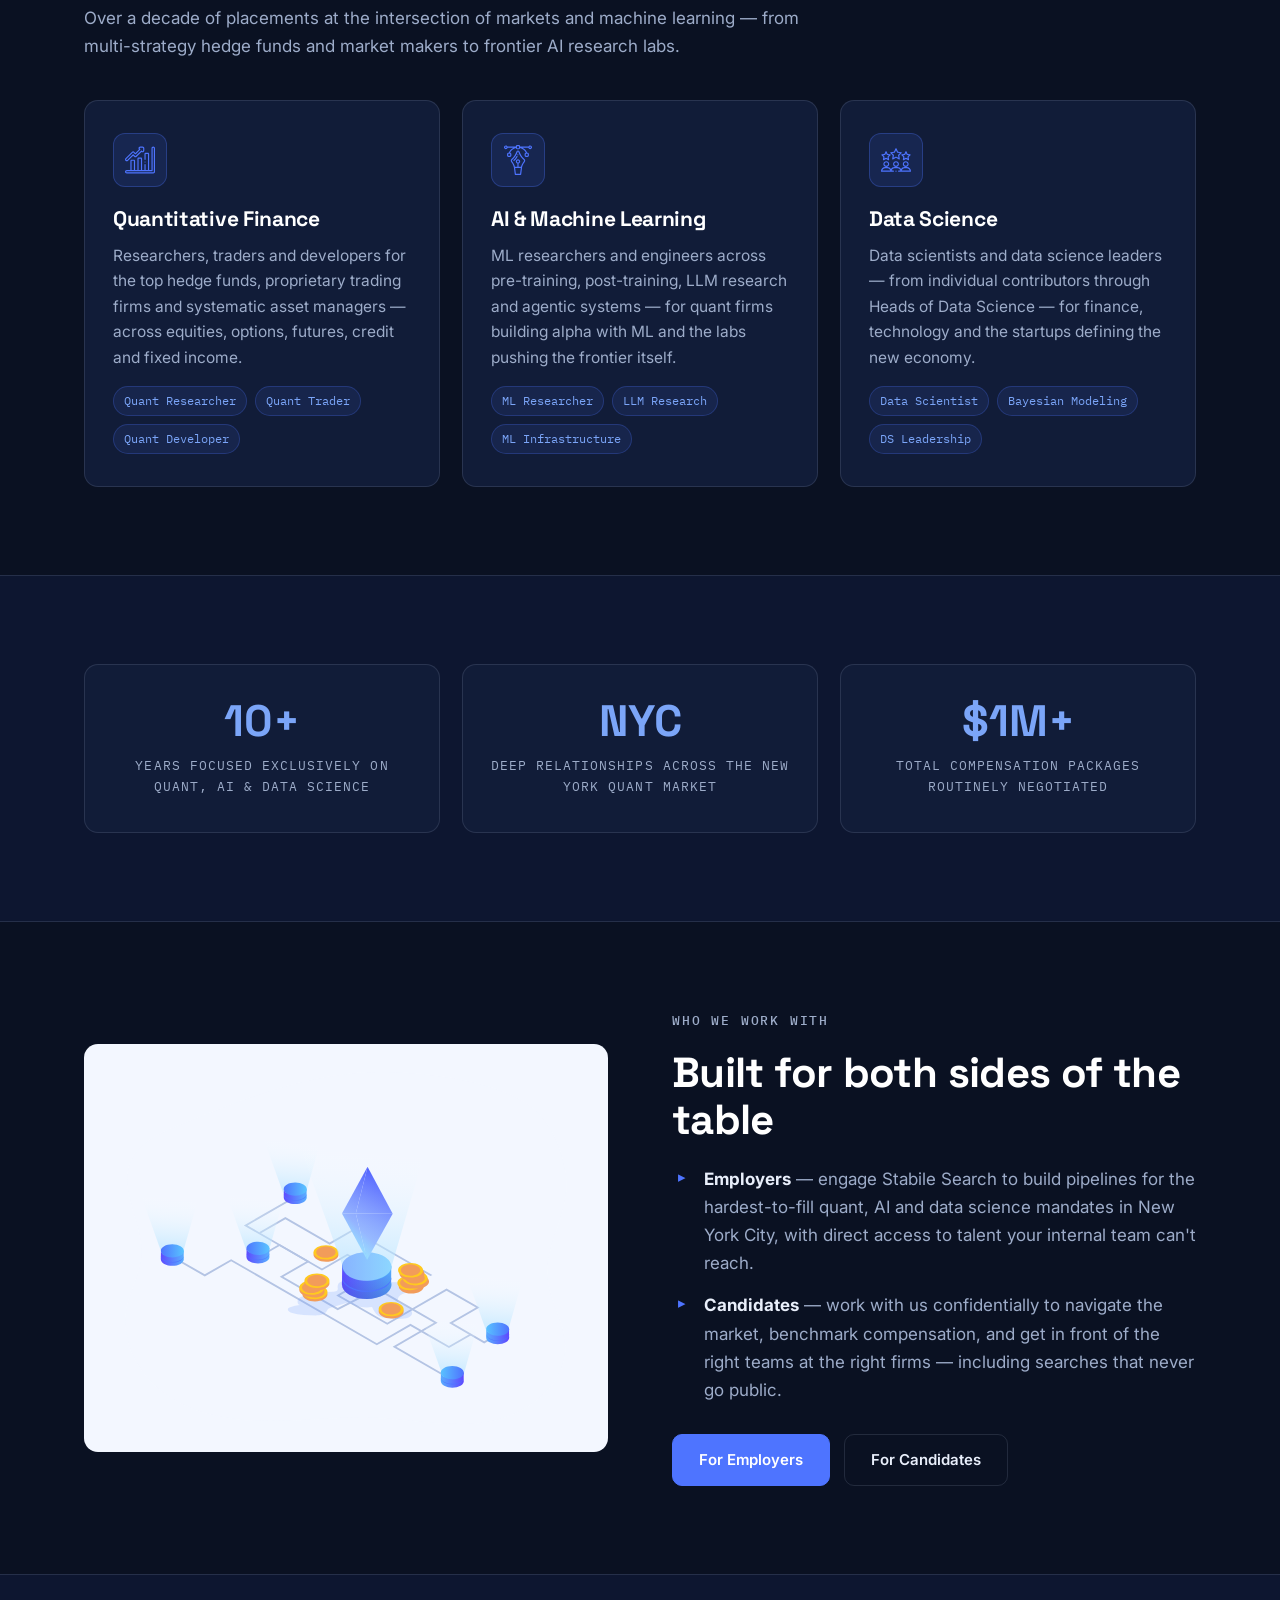
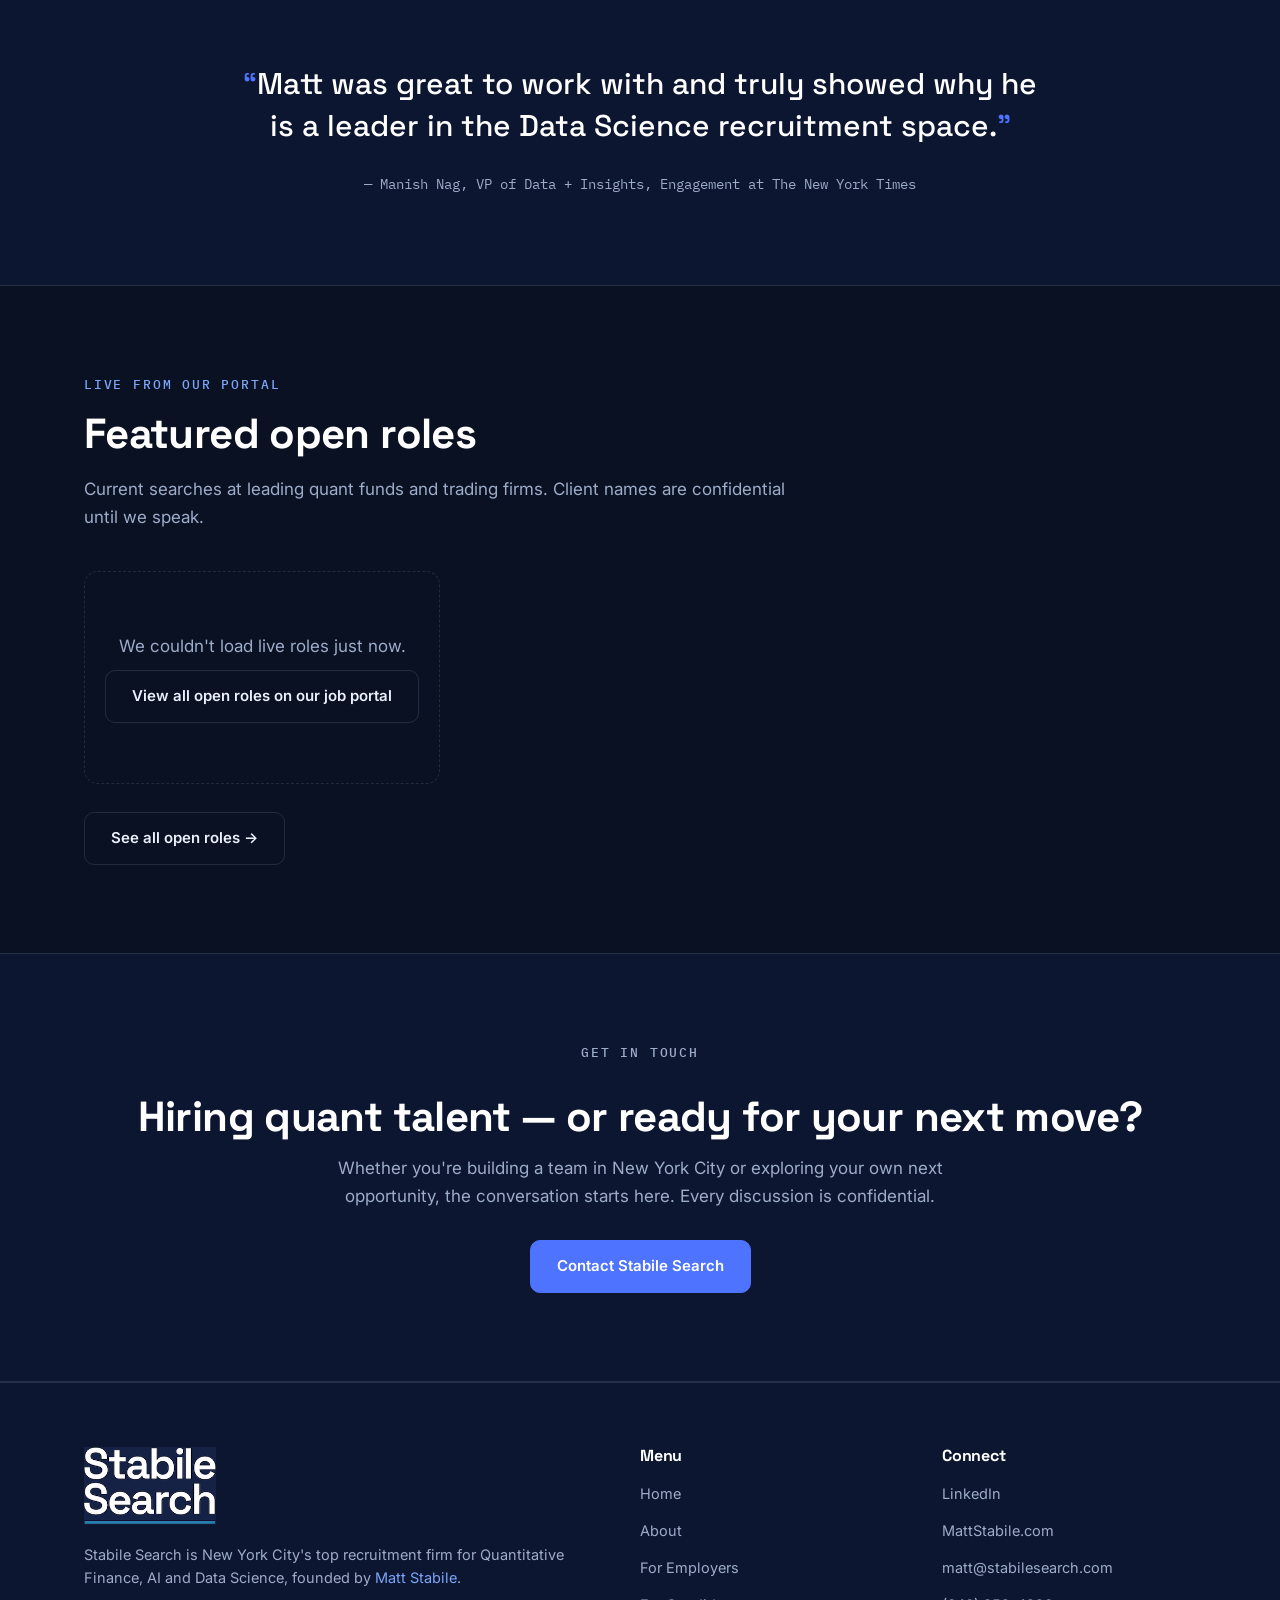
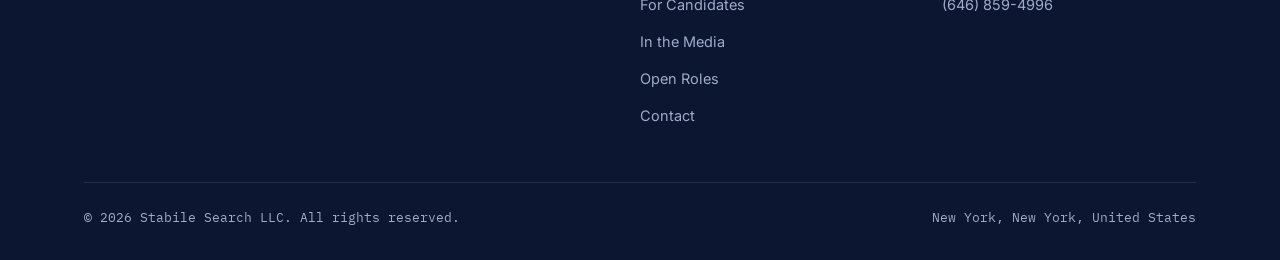
==== commit 93e27f82: "Revert hero back to original illustration" ====
--- a/index.html
+++ b/index.html
@@ -85,8 +85,8 @@
           </div>
         </div>
         <div class="hero-media">
-          <div class="hero-panel" style="padding:0; overflow:hidden; line-height:0;">
-            <img src="/images/quant-trading-desk.jpg" alt="Quantitative trader monitoring live market data across a wall of trading screens in New York City" width="1600" height="900" loading="eager" style="width:100%; aspect-ratio:16/9; object-fit:cover; object-position:50% 45%; display:block;">
+          <div class="hero-panel">
+            <img src="/images/illo-analytics.svg" alt="Illustration of researchers analyzing quantitative data" width="598" height="450">
           </div>
         </div>
       </div>
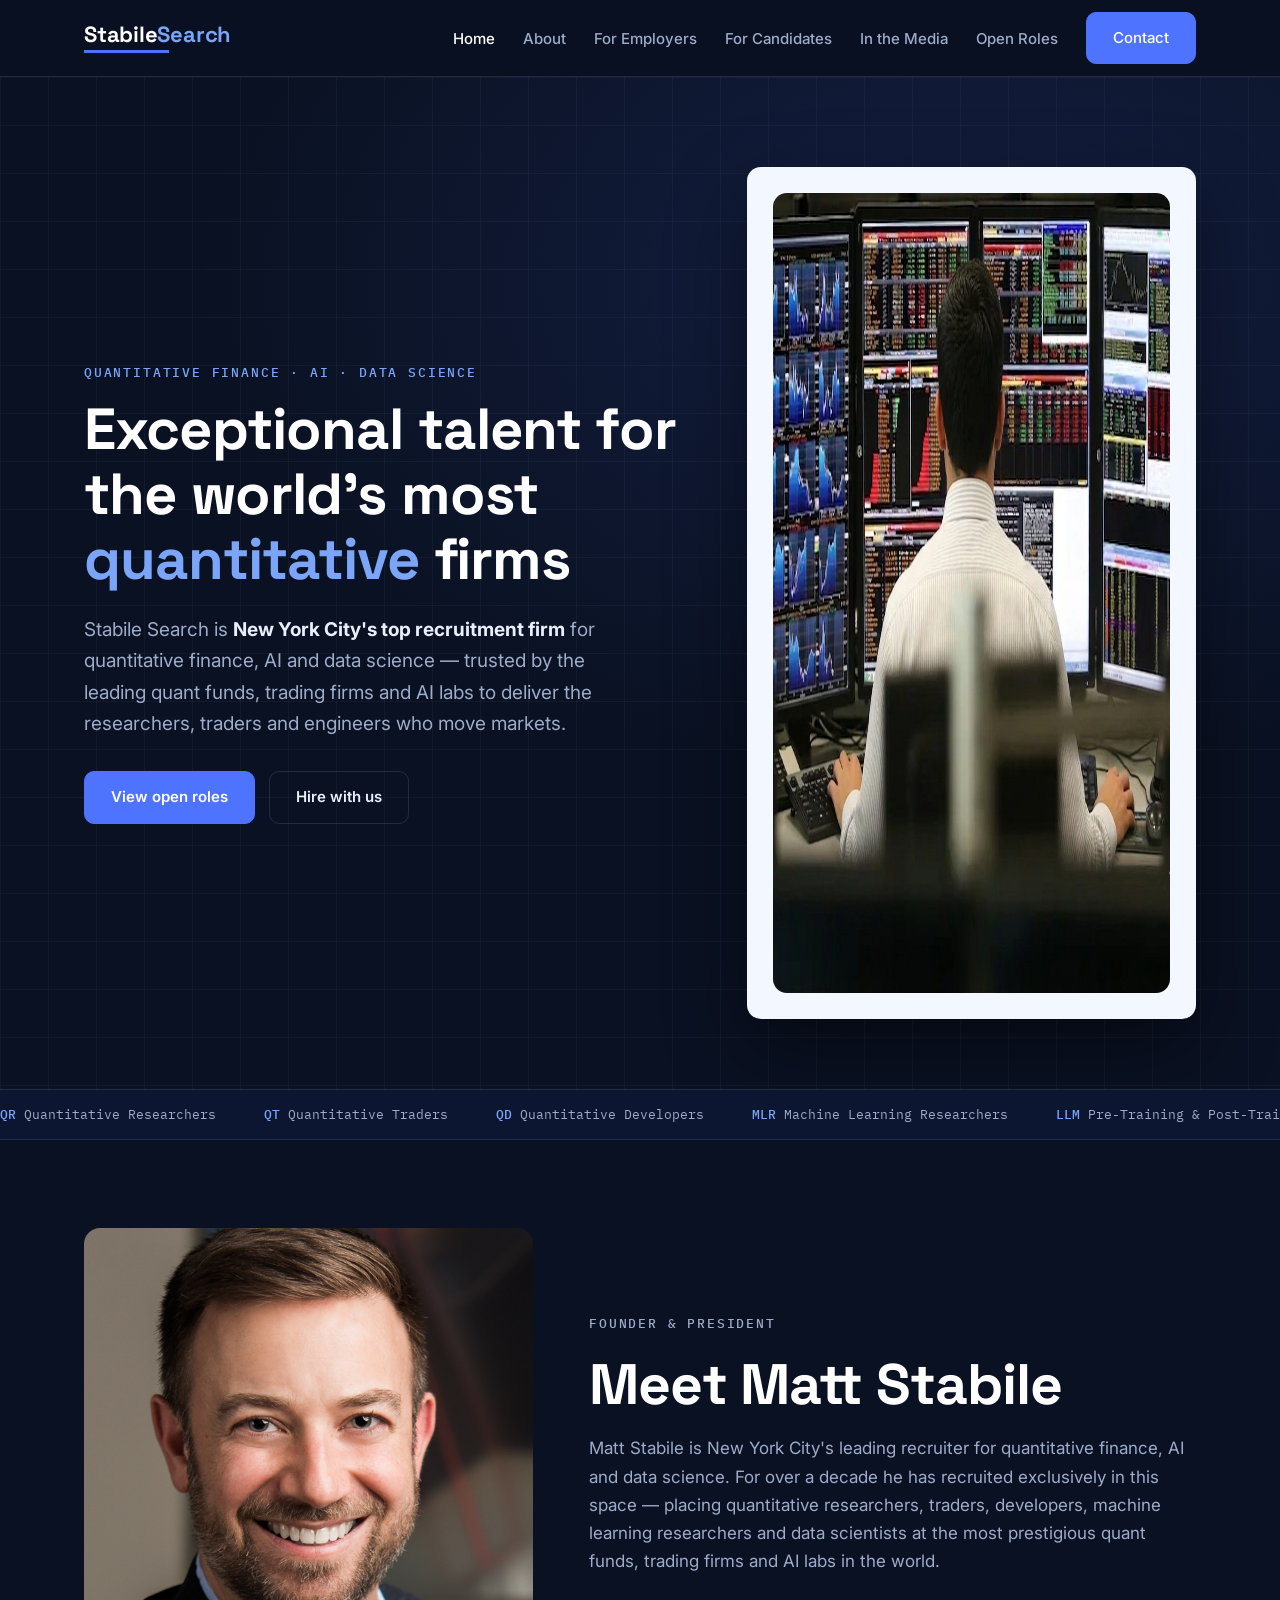
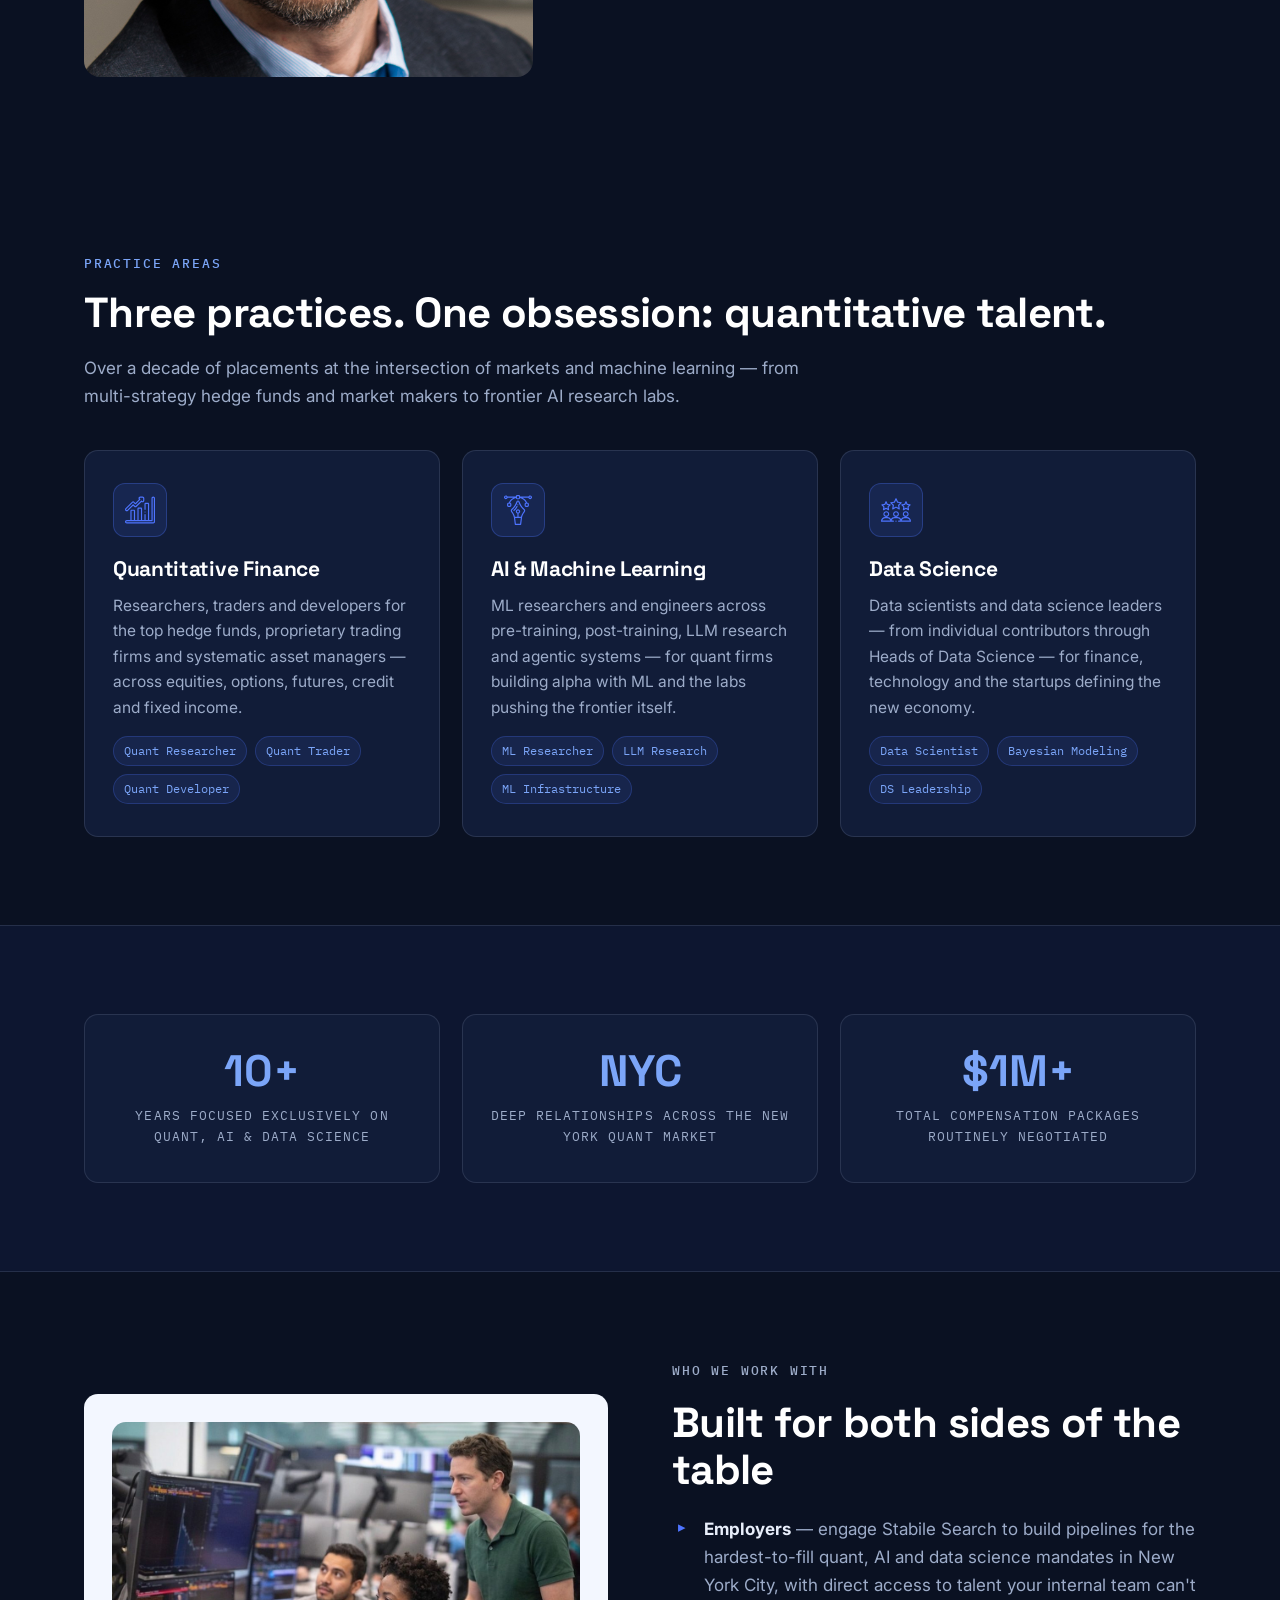
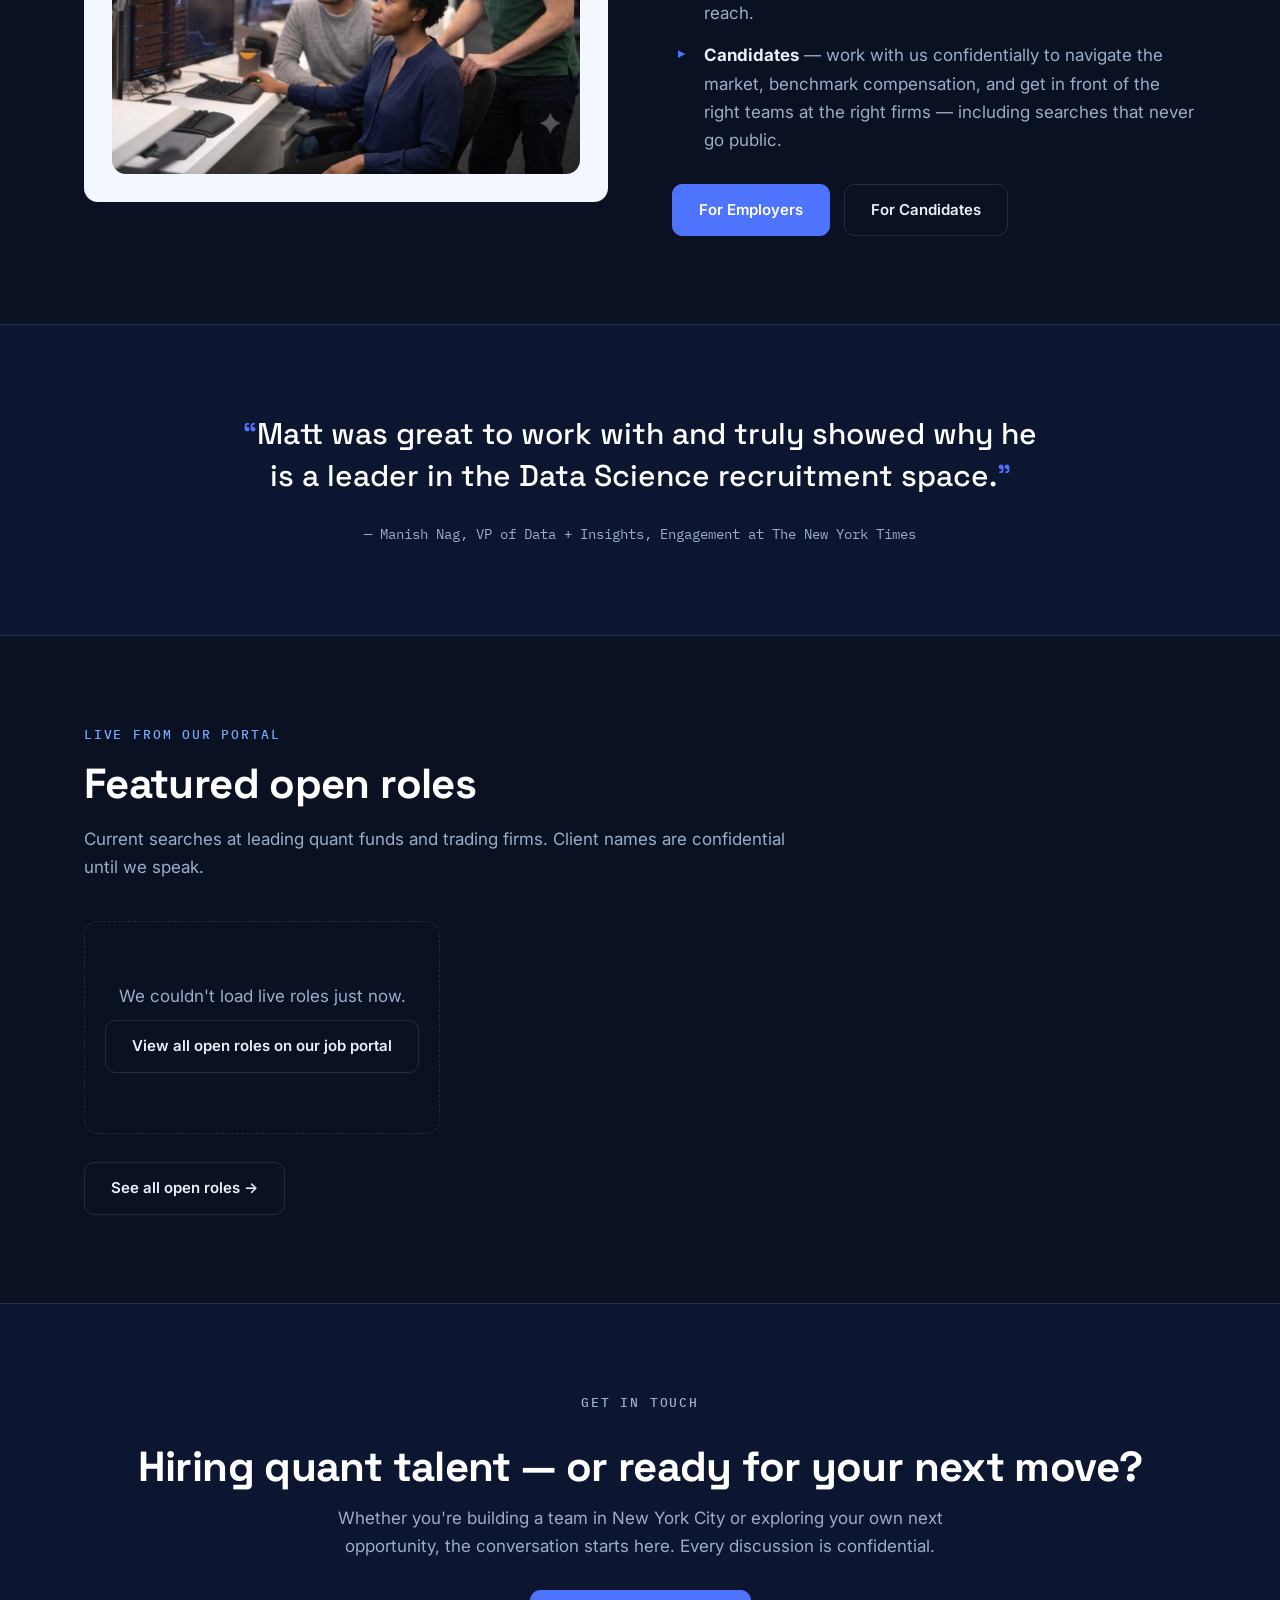
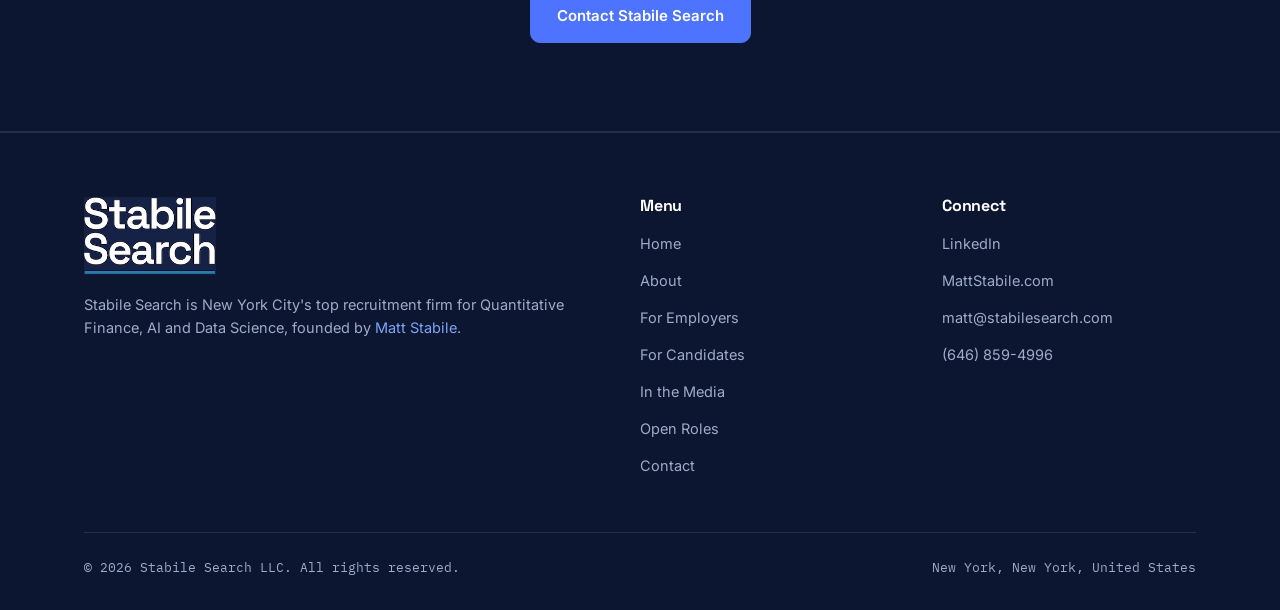
==== commit 0ce67c36: "Replace hero and "both sides" illustrations with trading-desk photos" ====
--- a/index.html
+++ b/index.html
@@ -86,7 +86,7 @@
         </div>
         <div class="hero-media">
           <div class="hero-panel">
-            <img src="/images/illo-analytics.svg" alt="Illustration of researchers analyzing quantitative data" width="598" height="450">
+            <img src="/images/quant-finance-recruiter-nyc-trading-desk.jpg" alt="Trader analyzing markets across a multi-monitor desk at a New York City quant trading firm" width="1062" height="800">
           </div>
         </div>
       </div>
@@ -178,7 +178,7 @@
     <section class="section">
       <div class="wrap split">
         <div class="split-media framed">
-          <img src="/images/illo-team.svg" alt="Illustration of a hiring team collaborating" width="693" height="522" loading="lazy">
+          <img src="/images/quant-finance-recruiter-nyc-team.jpg" alt="Quant team reviewing market data together on a New York City trading floor" width="1105" height="832" loading="lazy">
         </div>
         <div>
           <p class="eyebrow">Who we work with</p>
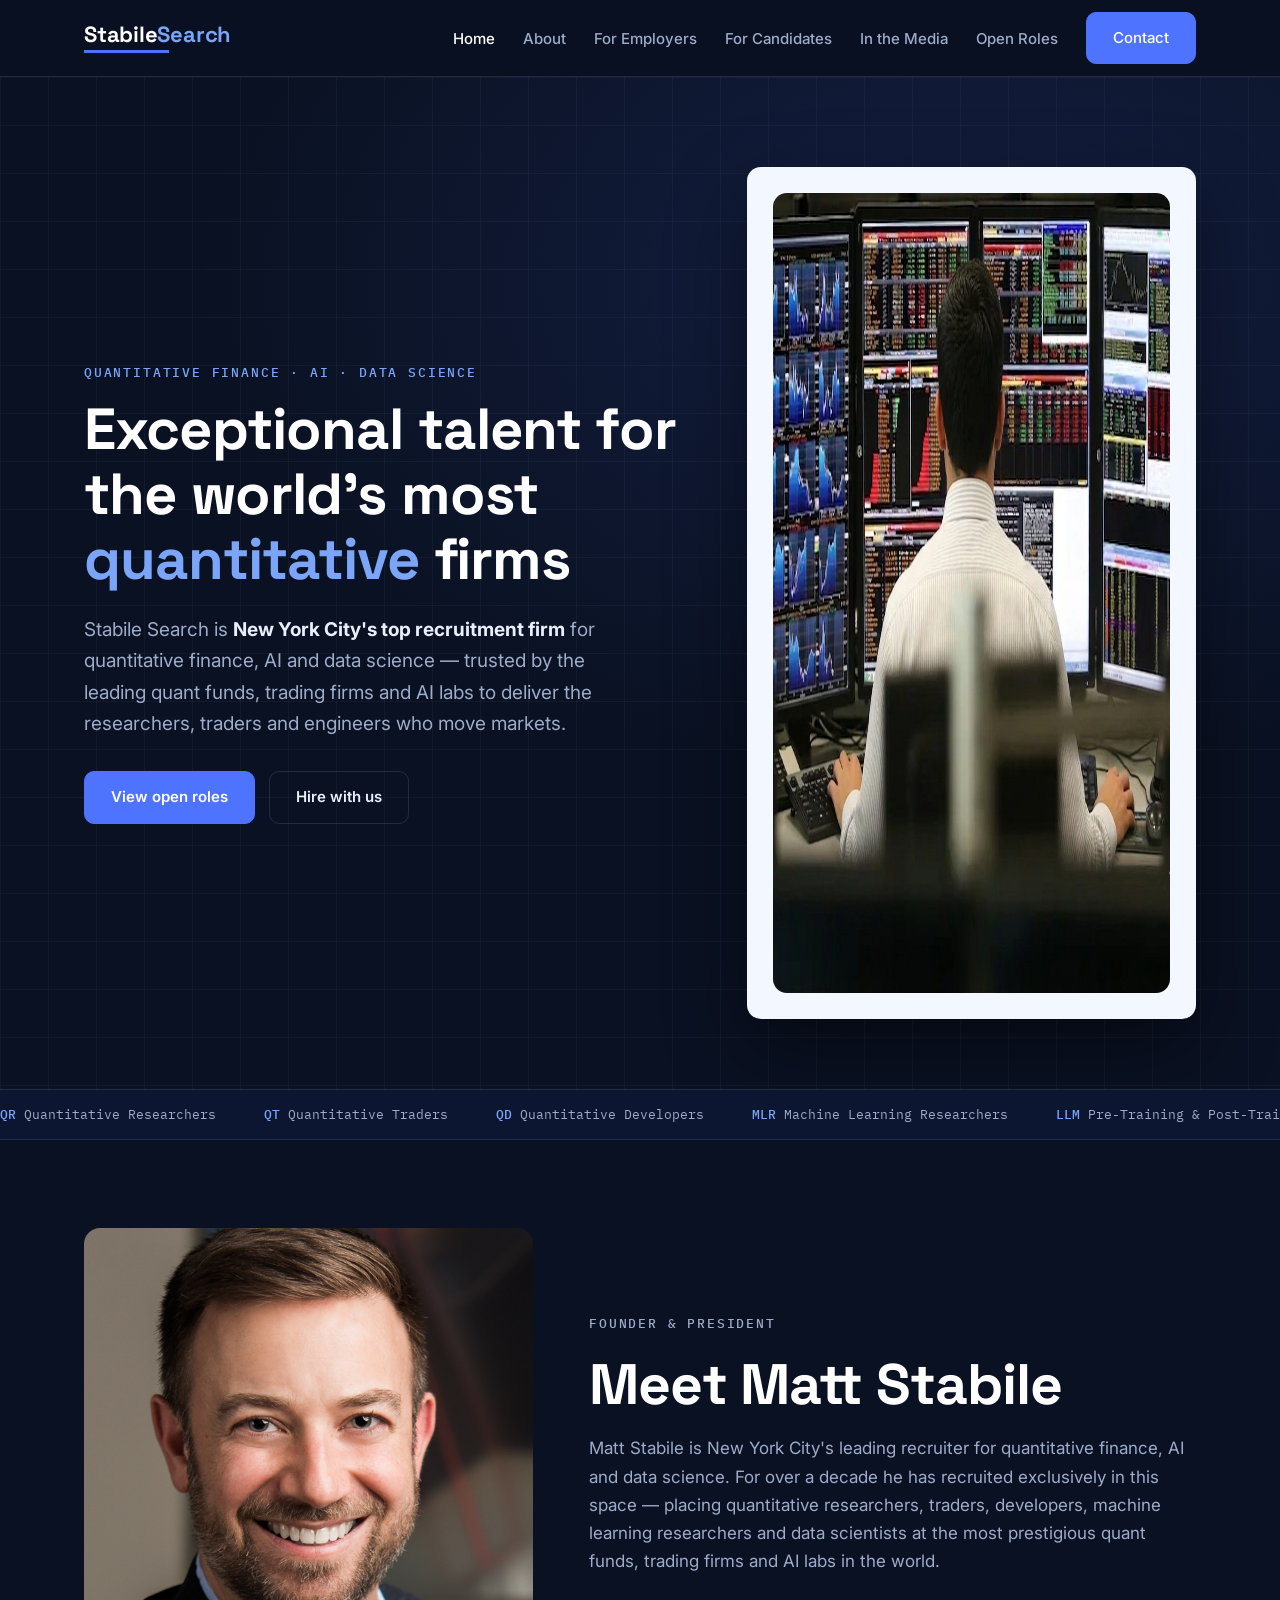
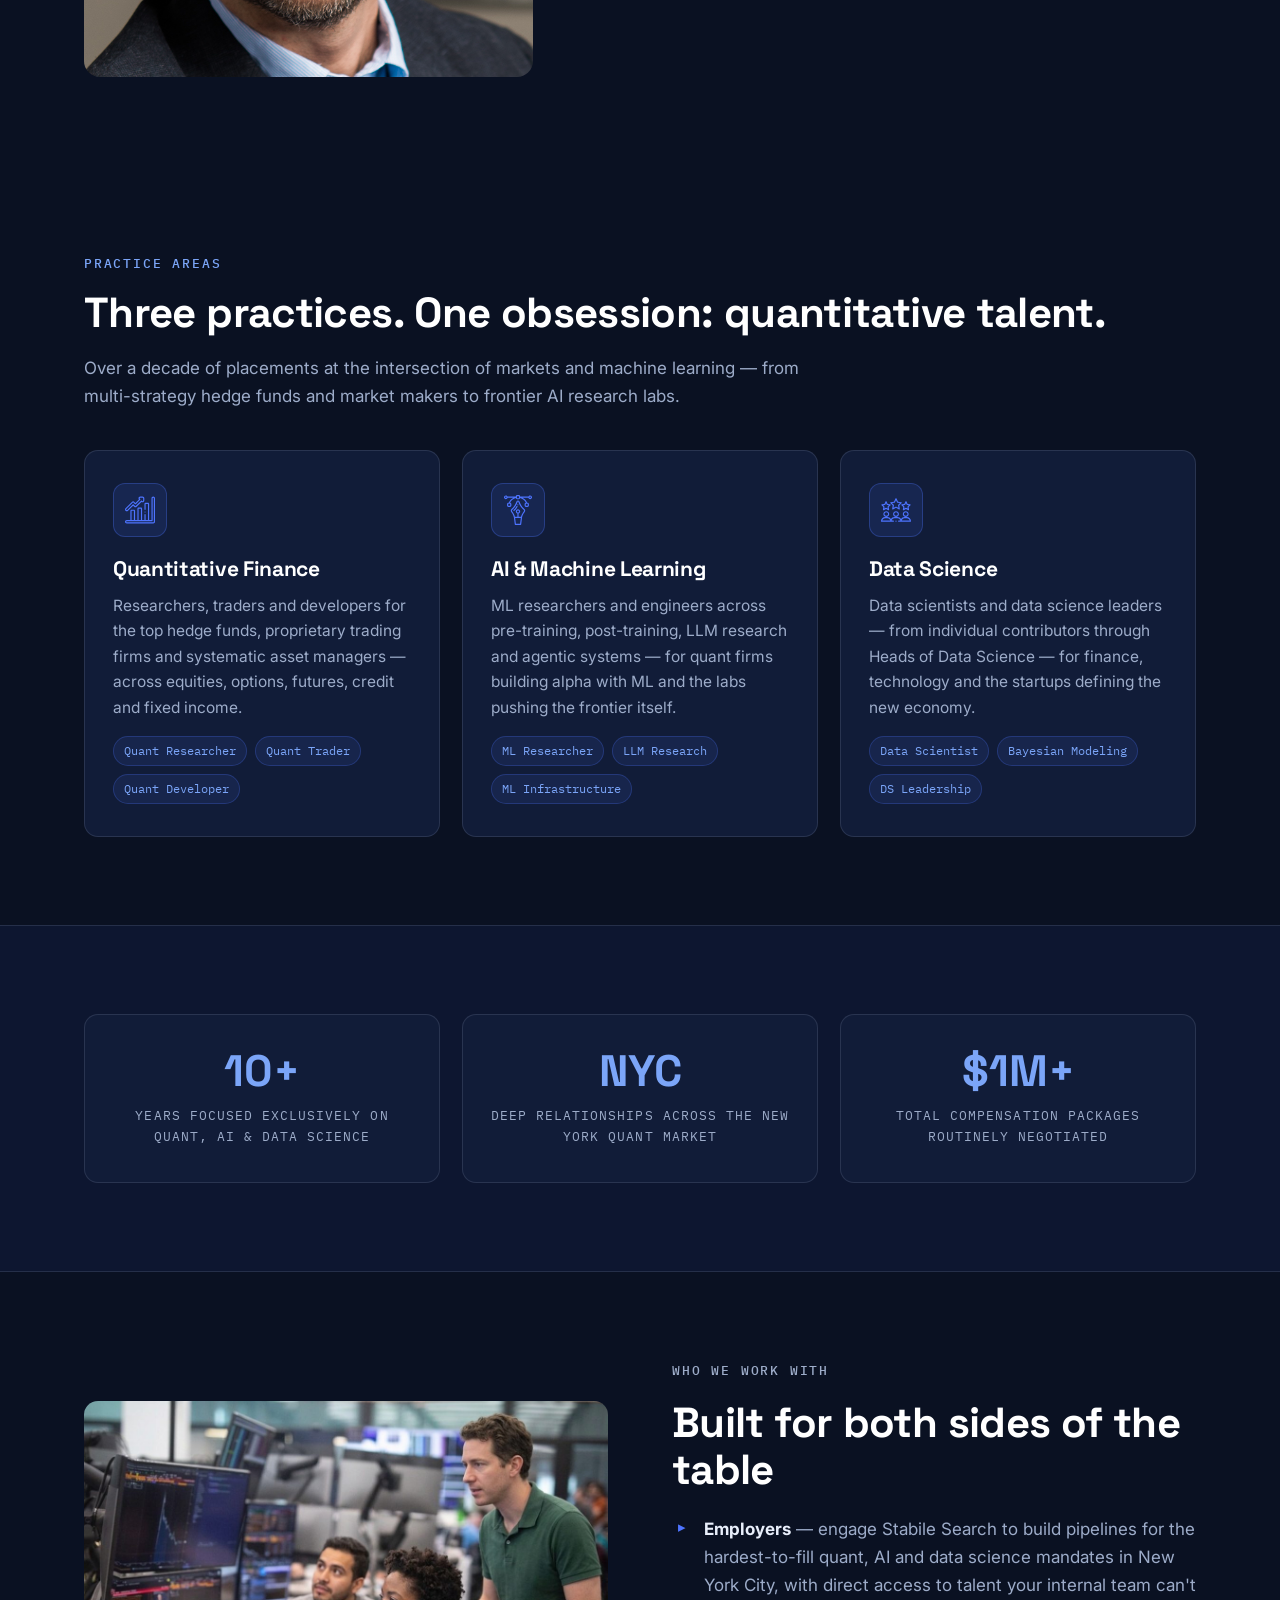
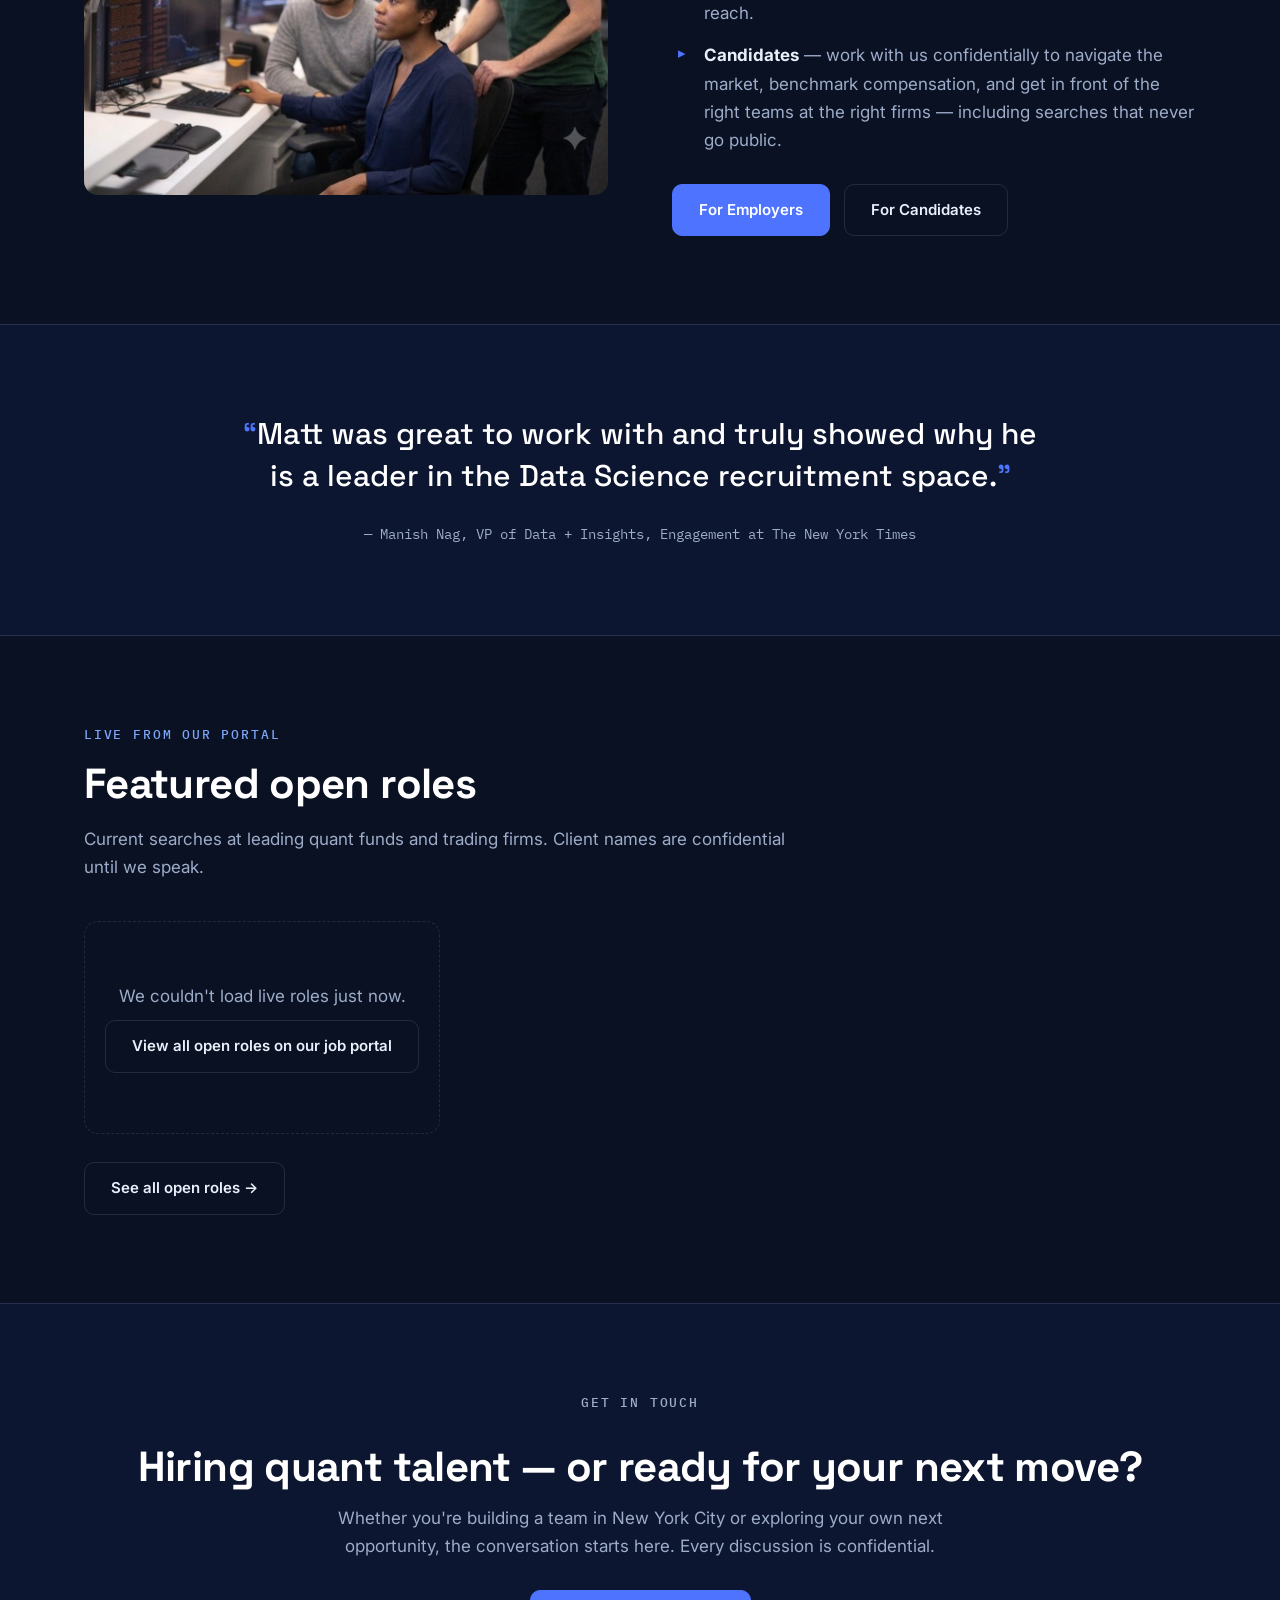
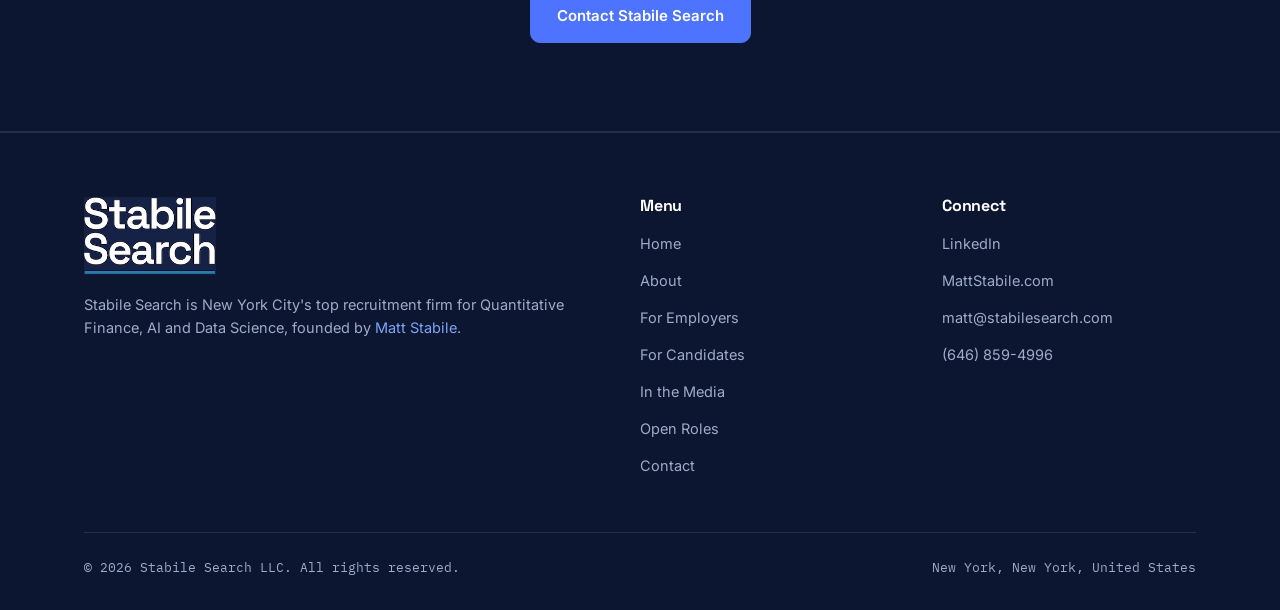
==== commit dea77c93: "Remove framed border from "both sides of the table" photo" ====
--- a/index.html
+++ b/index.html
@@ -177,7 +177,7 @@
     <!-- EMPLOYERS / CANDIDATES SPLIT -->
     <section class="section">
       <div class="wrap split">
-        <div class="split-media framed">
+        <div class="split-media">
           <img src="/images/quant-finance-recruiter-nyc-team.jpg" alt="Quant team reviewing market data together on a New York City trading floor" width="1105" height="832" loading="lazy">
         </div>
         <div>
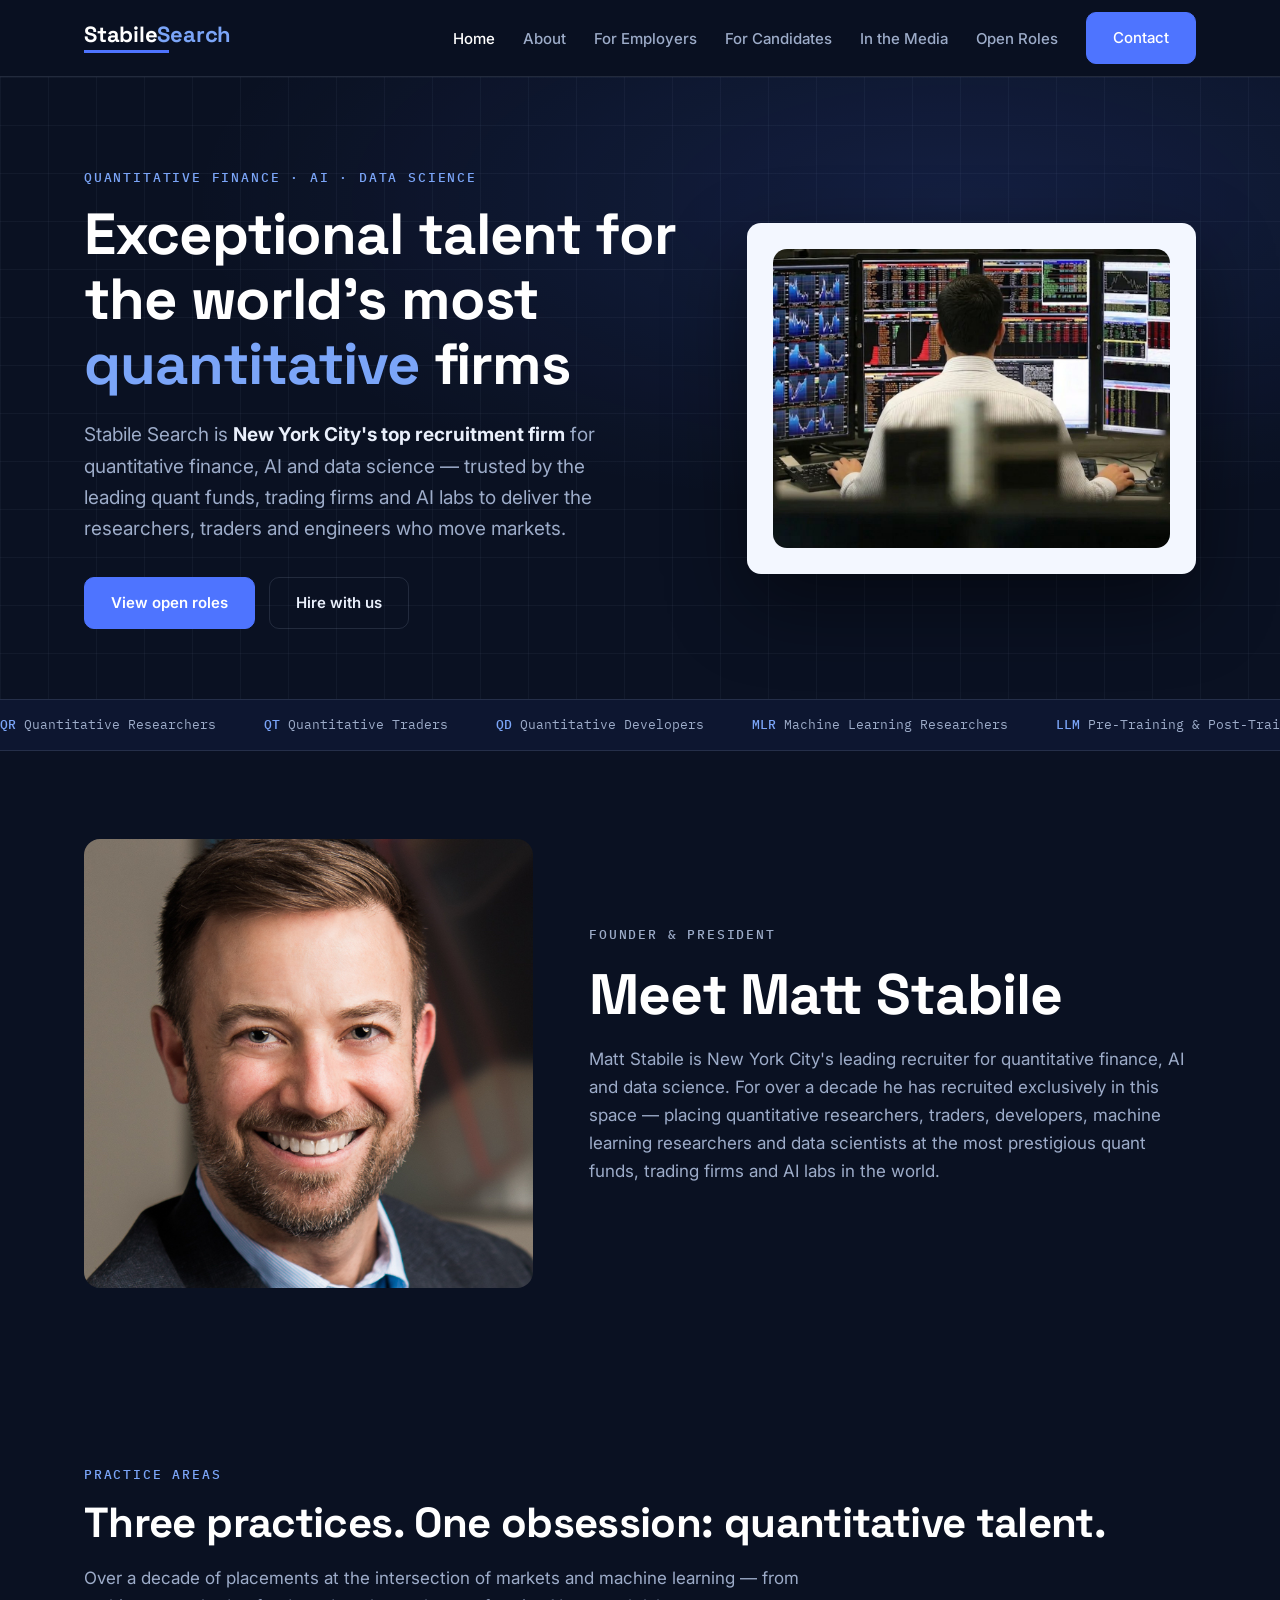
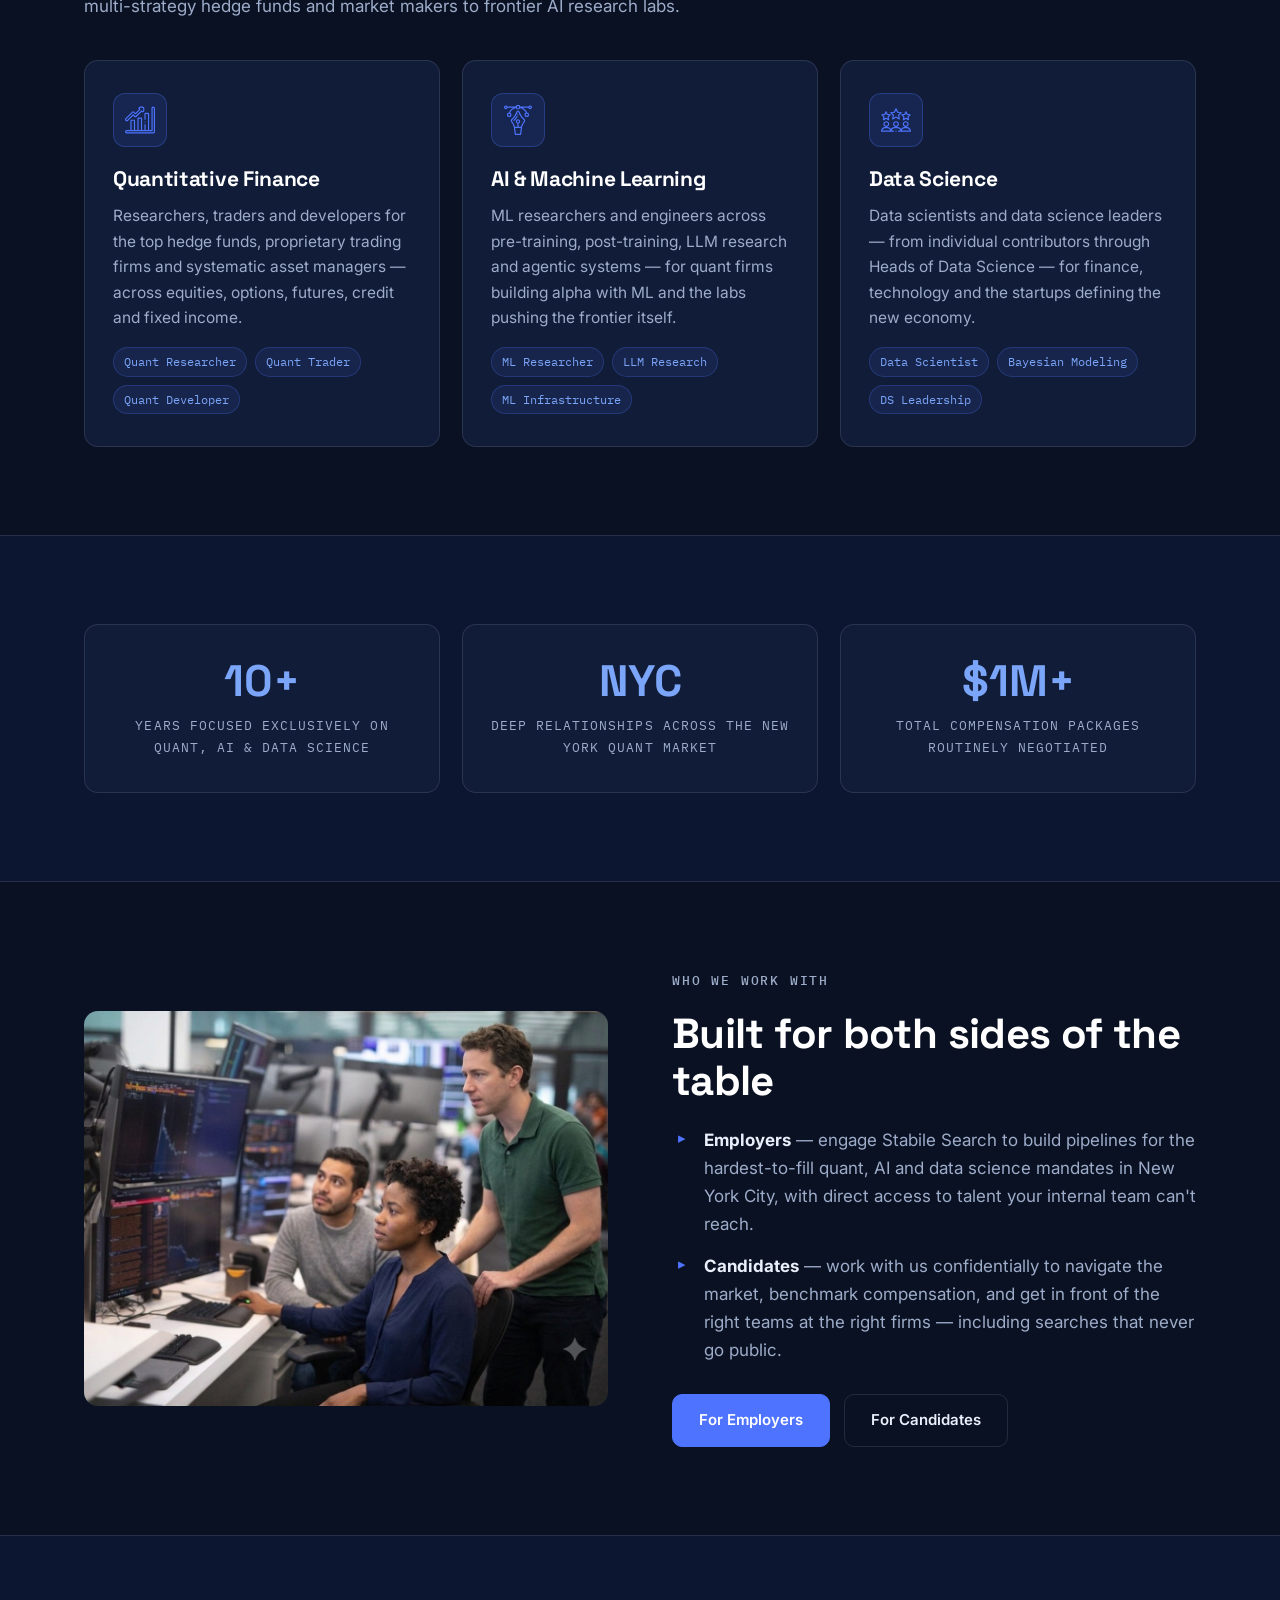
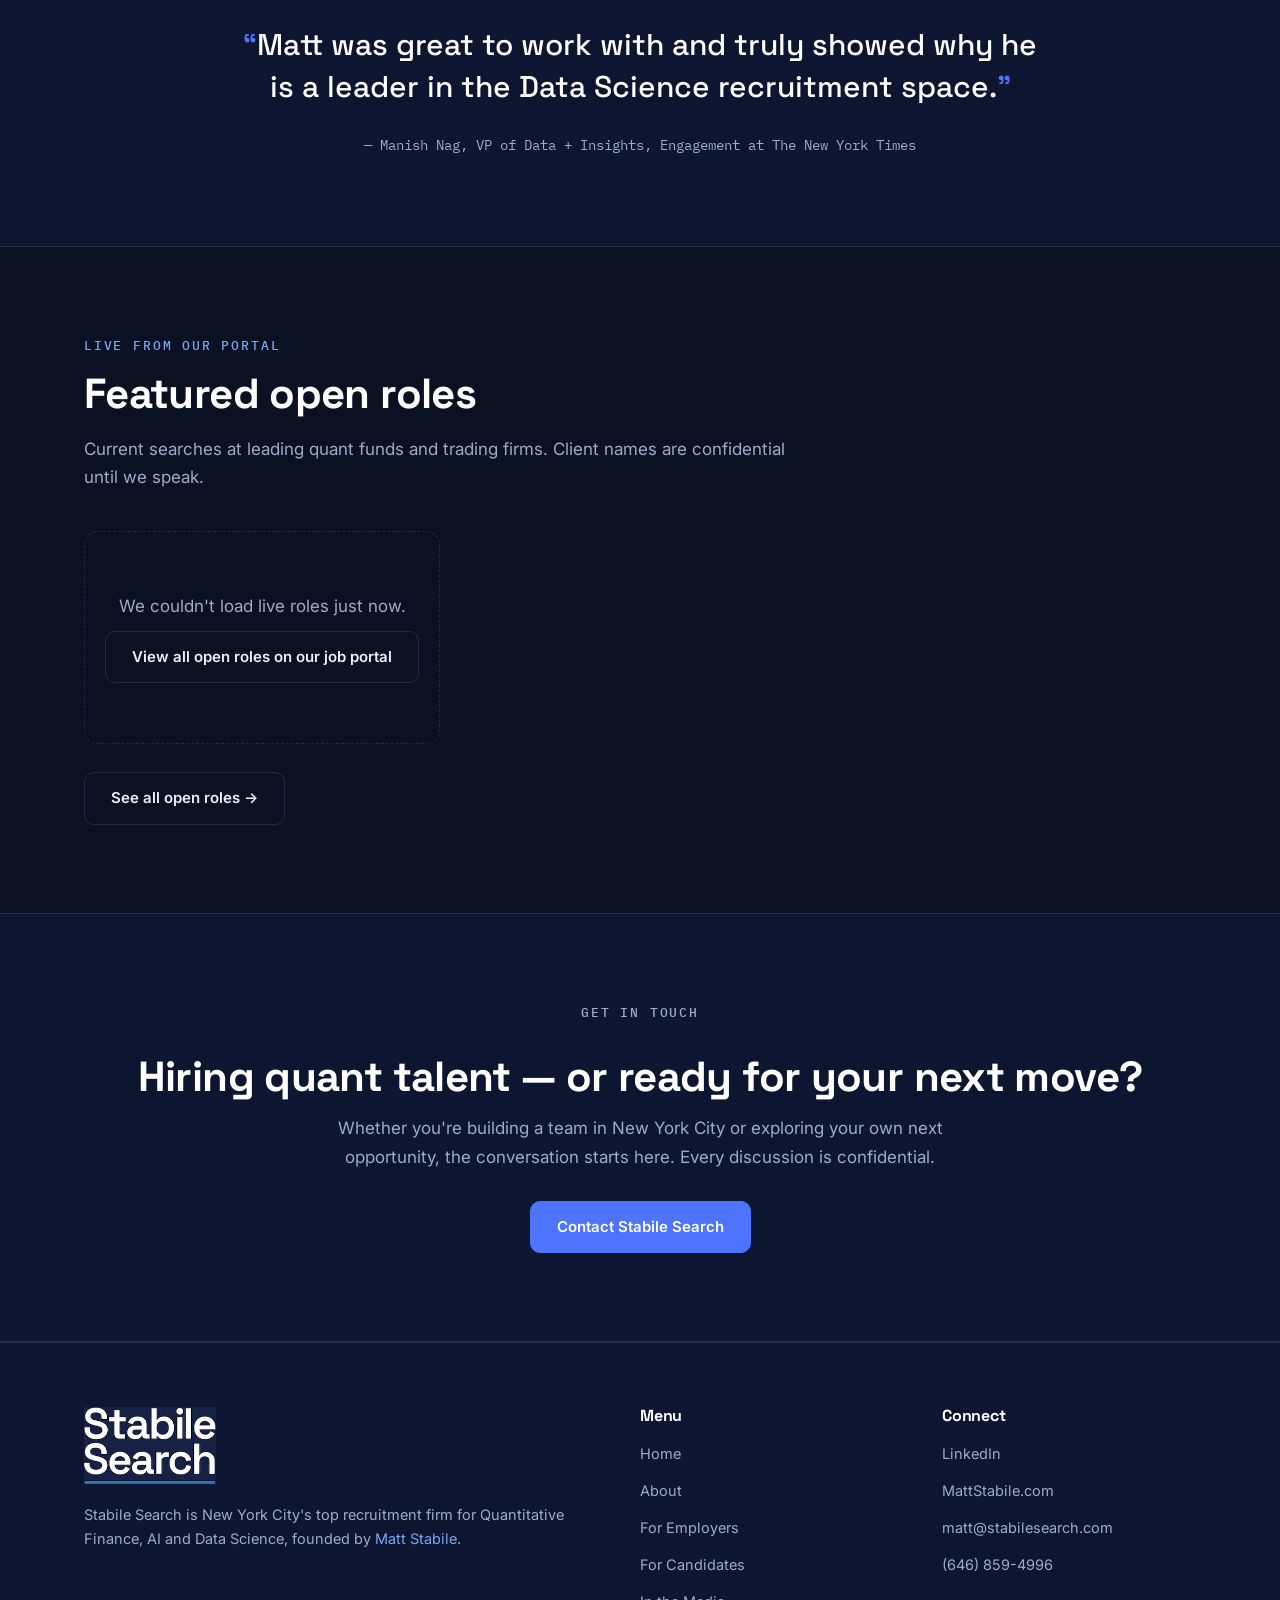
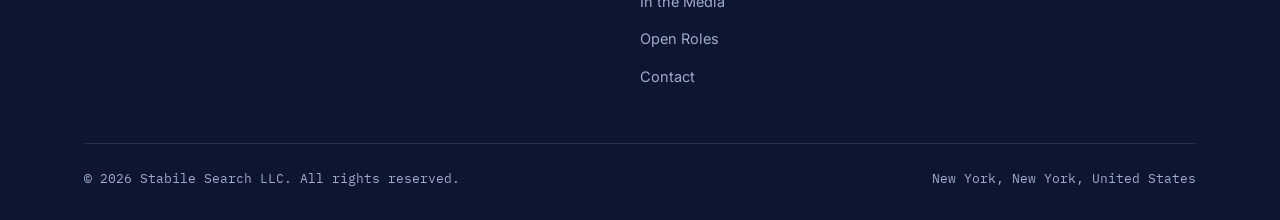
==== commit 04e95e29: "Fix vertical stretch on hero photo (height:auto)" ====
--- a/index.html
+++ b/index.html
@@ -86,7 +86,7 @@
         </div>
         <div class="hero-media">
           <div class="hero-panel">
-            <img src="/images/quant-finance-recruiter-nyc-trading-desk.jpg" alt="Trader analyzing markets across a multi-monitor desk at a New York City quant trading firm" width="1062" height="800">
+            <img src="/images/quant-finance-recruiter-nyc-trading-desk.jpg" alt="Trader analyzing markets across a multi-monitor desk at a New York City quant trading firm" width="1062" height="800" style="height:auto;">
           </div>
         </div>
       </div>
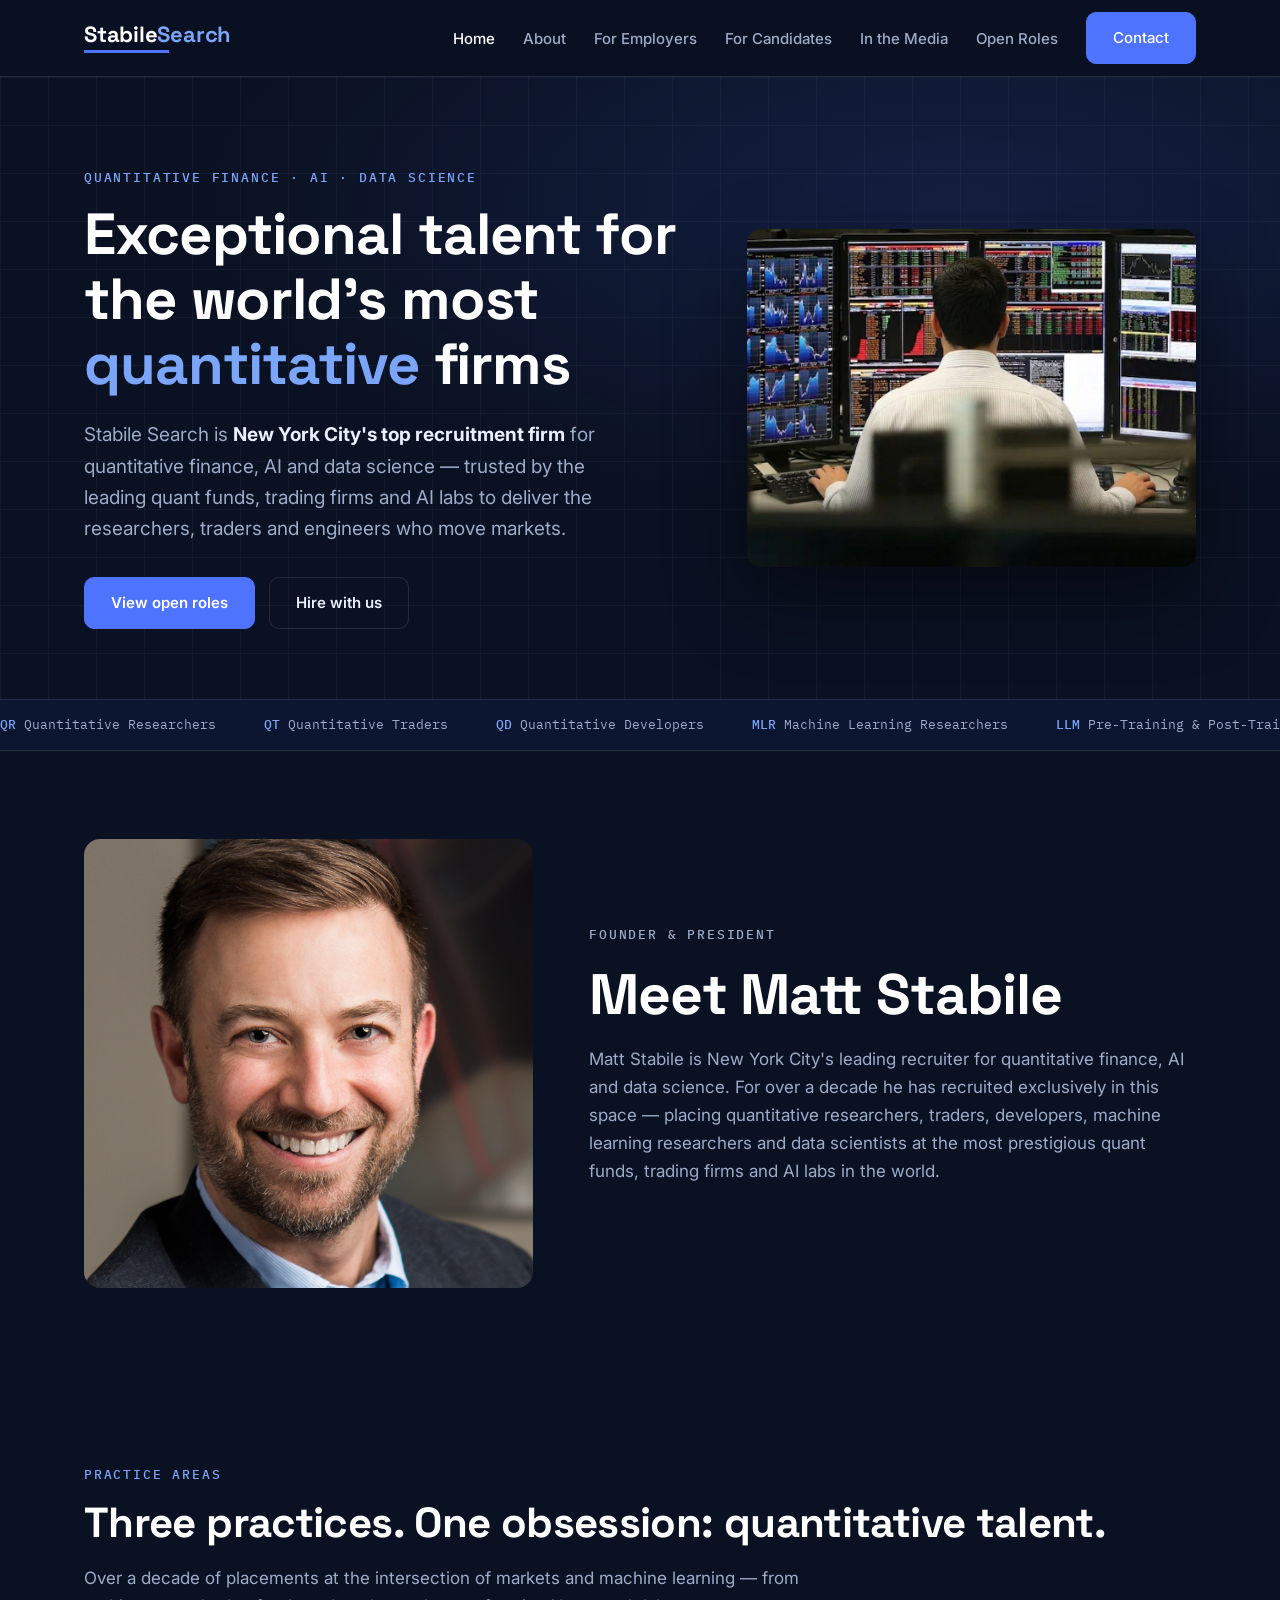
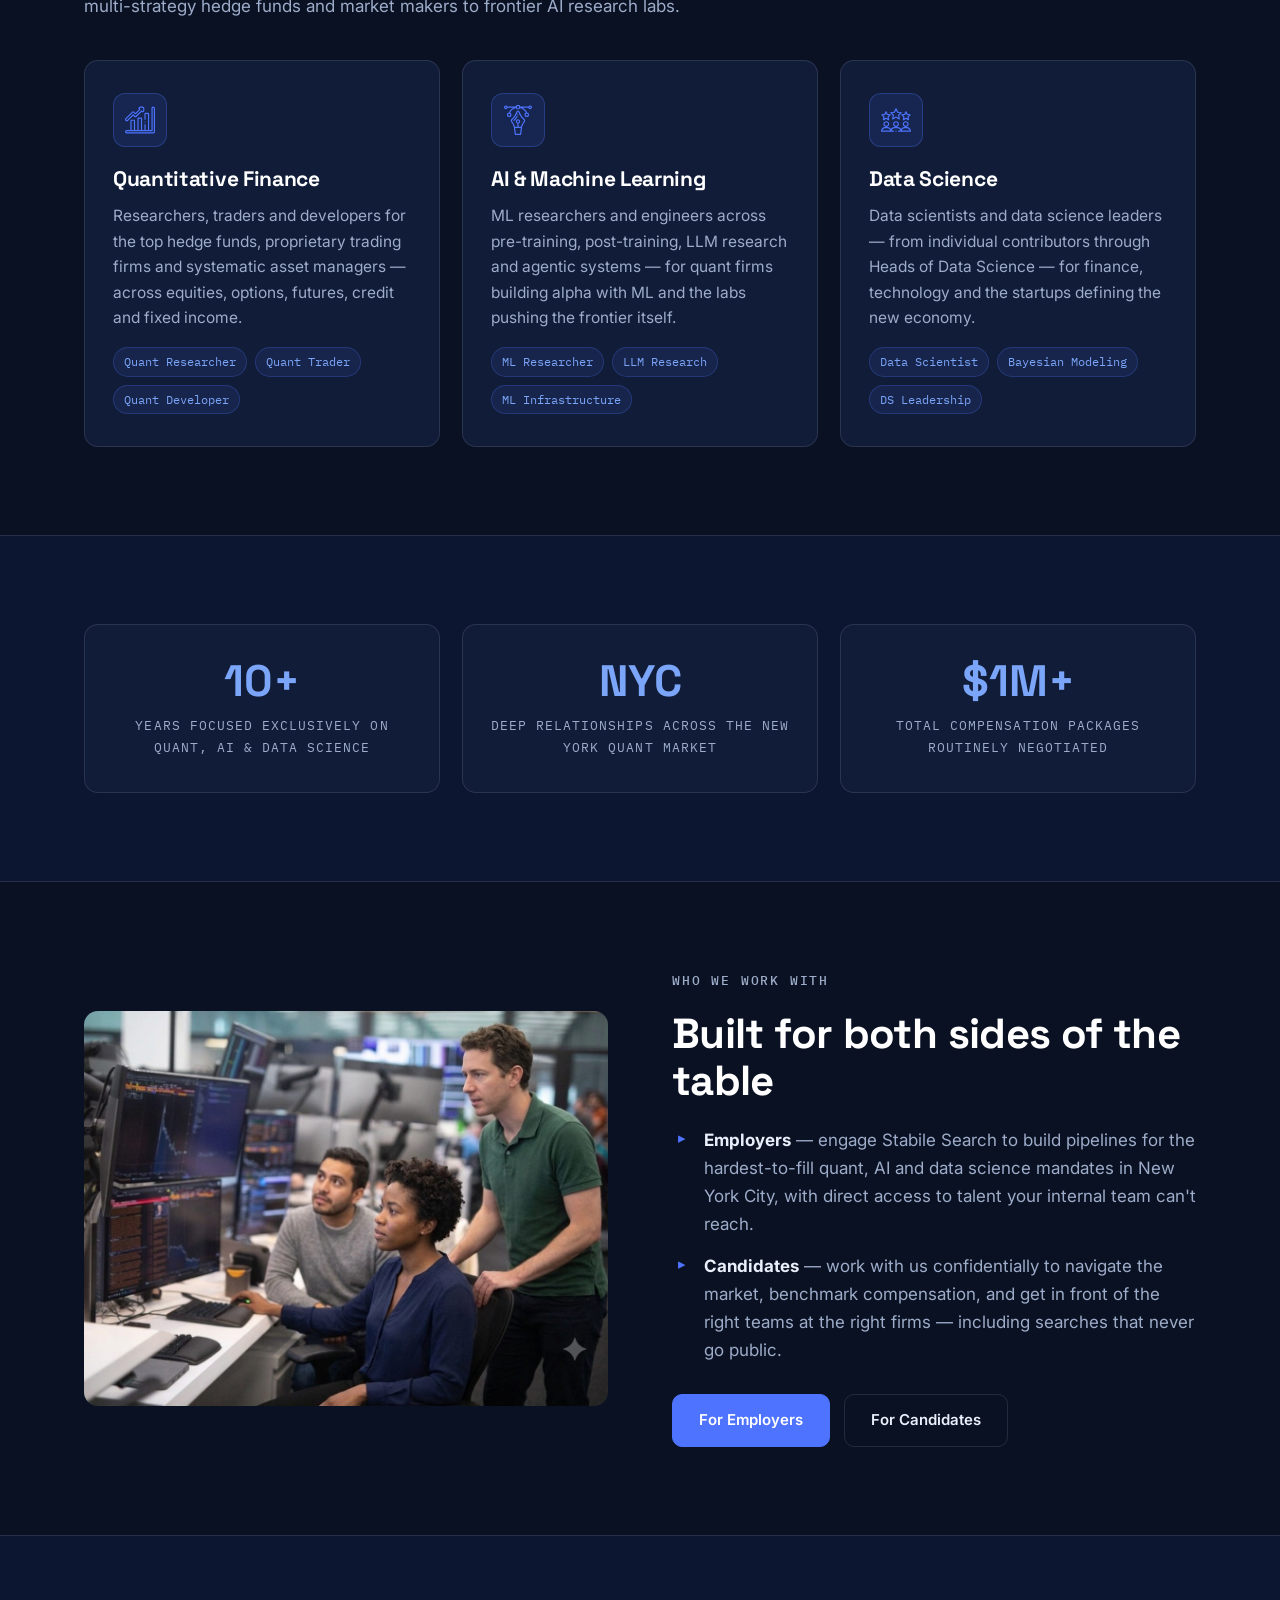
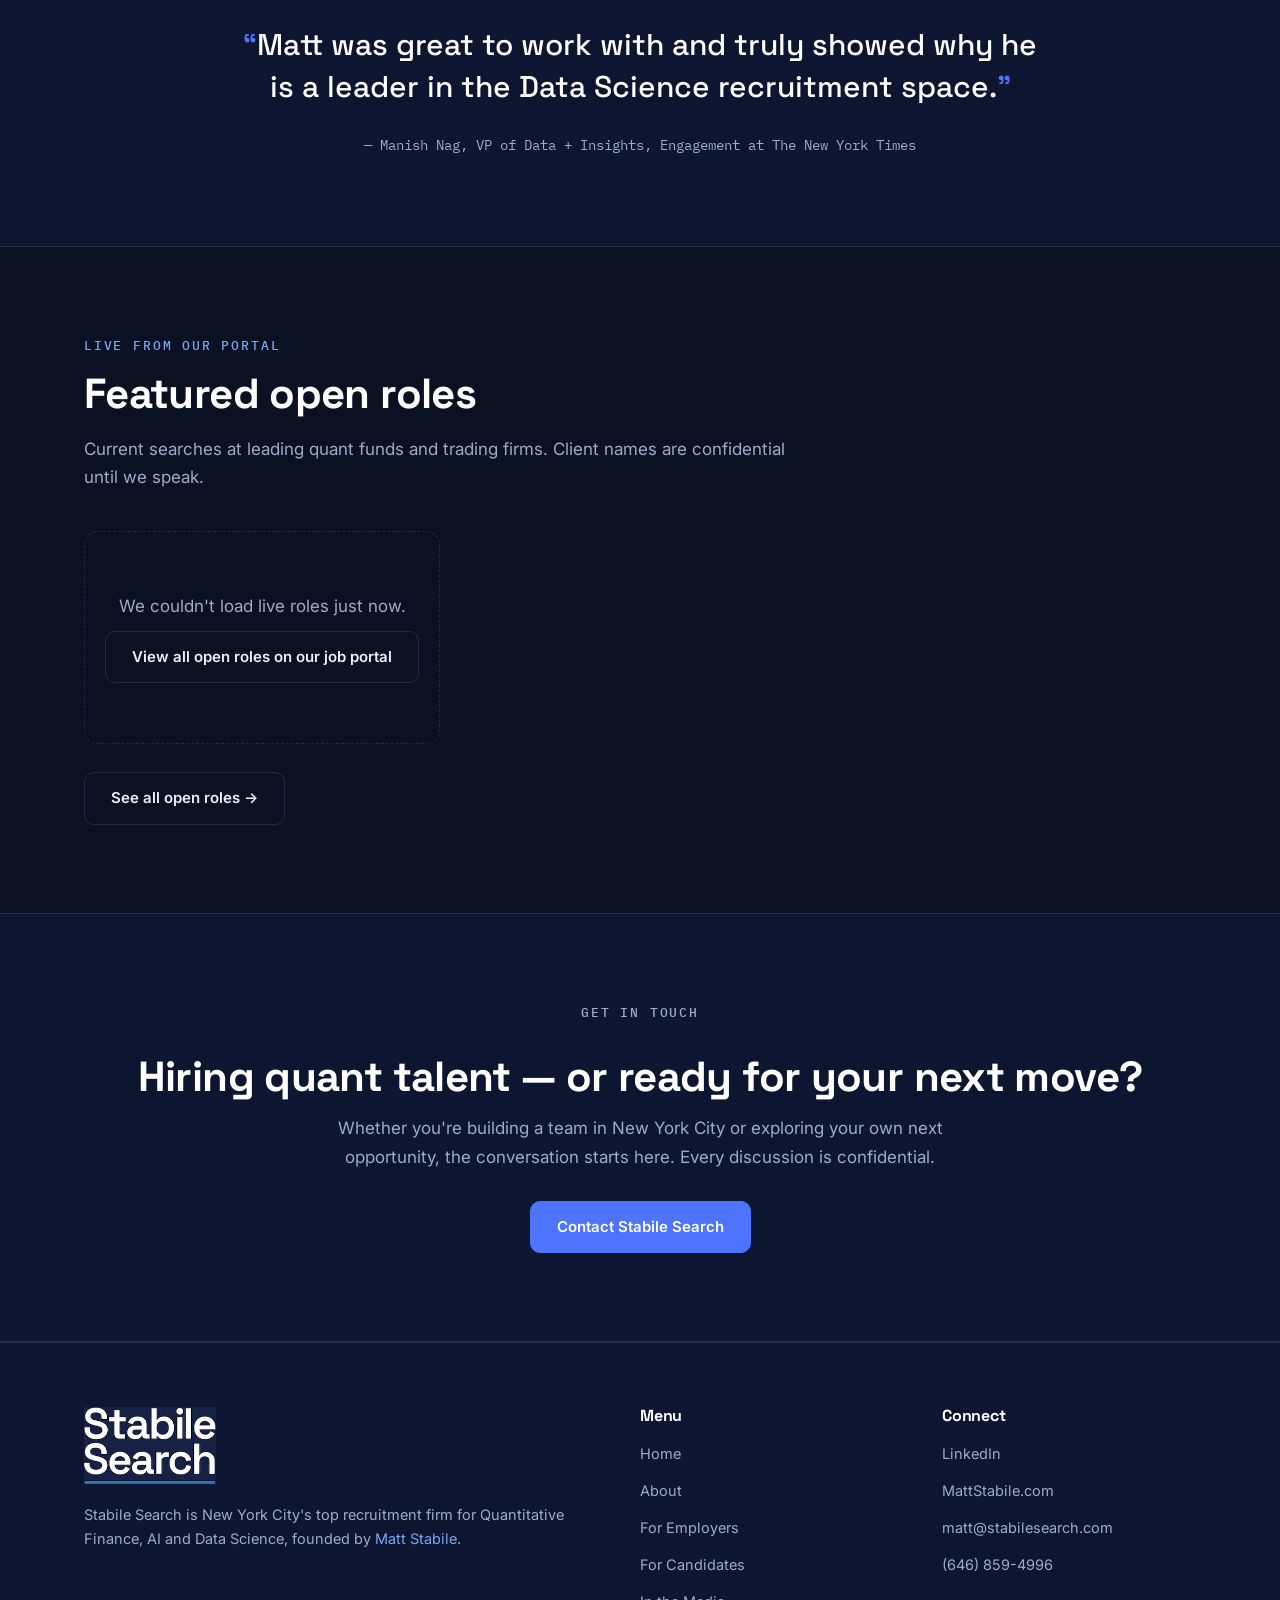
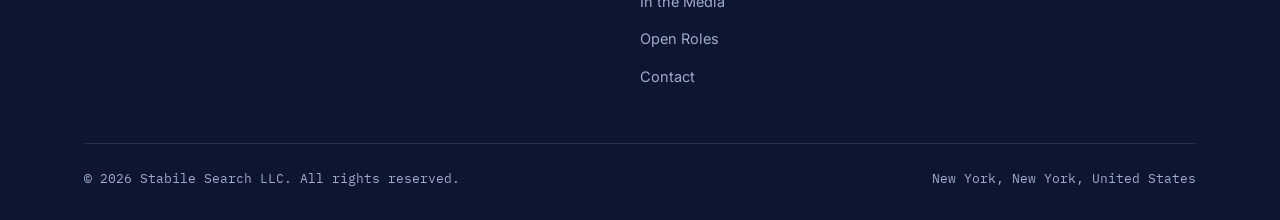
==== commit 5f1b6886: "Remove white panel frame from hero photo" ====
--- a/index.html
+++ b/index.html
@@ -85,9 +85,7 @@
           </div>
         </div>
         <div class="hero-media">
-          <div class="hero-panel">
-            <img src="/images/quant-finance-recruiter-nyc-trading-desk.jpg" alt="Trader analyzing markets across a multi-monitor desk at a New York City quant trading firm" width="1062" height="800" style="height:auto;">
-          </div>
+          <img src="/images/quant-finance-recruiter-nyc-trading-desk.jpg" alt="Trader analyzing markets across a multi-monitor desk at a New York City quant trading firm" width="1062" height="800" style="height:auto;box-shadow:0 30px 80px rgba(0,0,0,0.45);">
         </div>
       </div>
     </section>
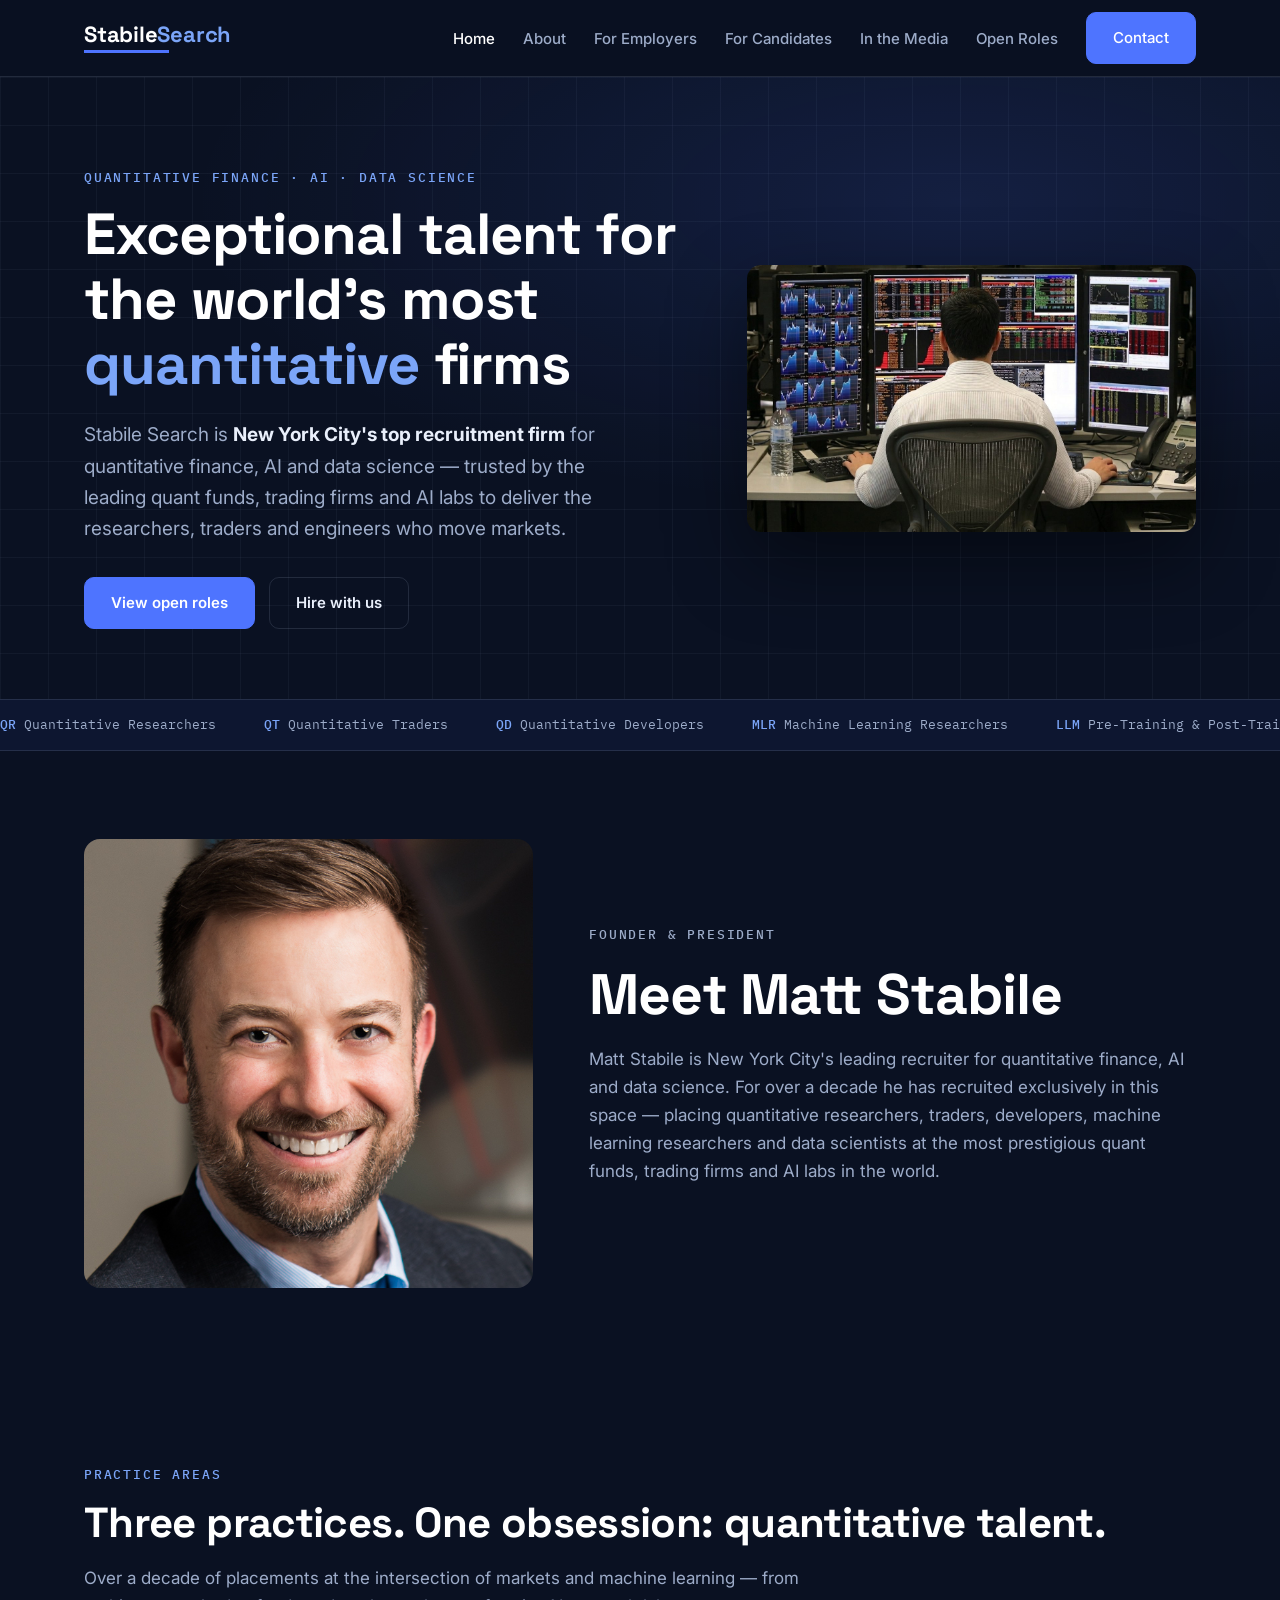
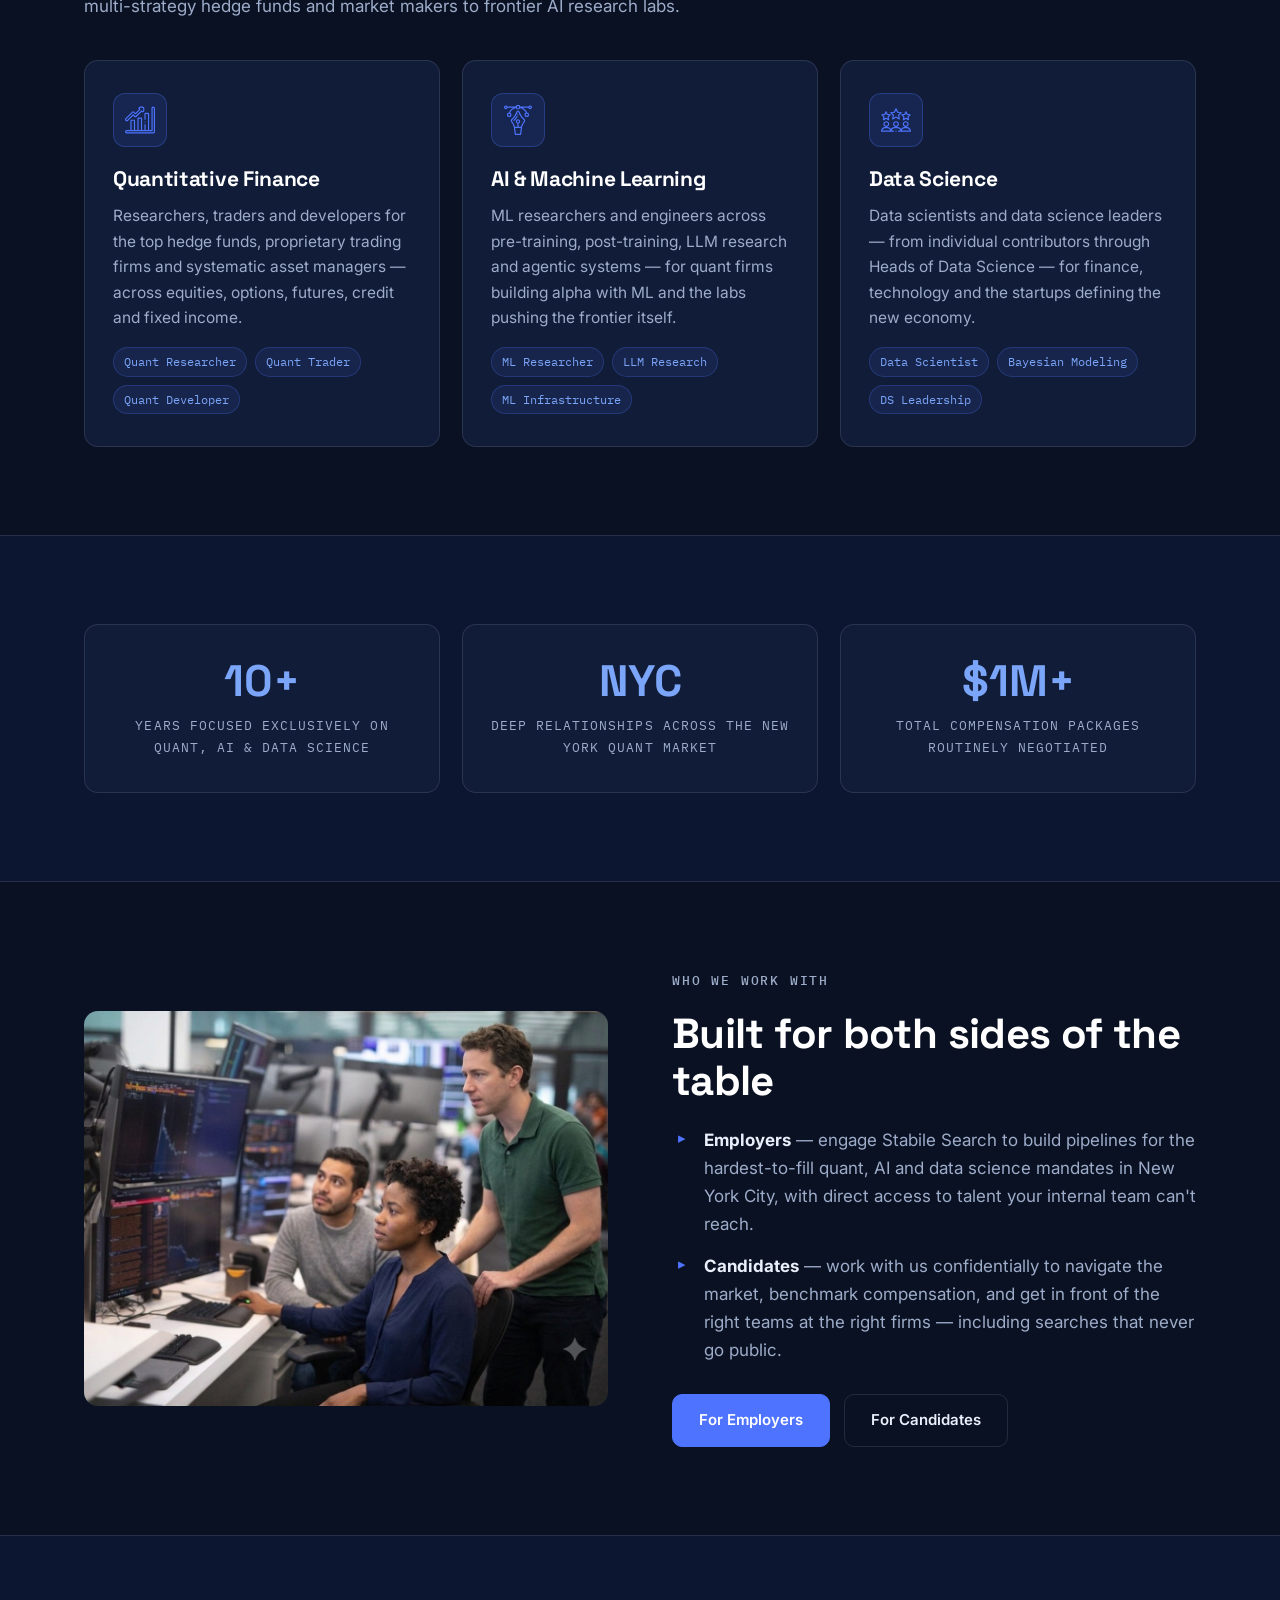
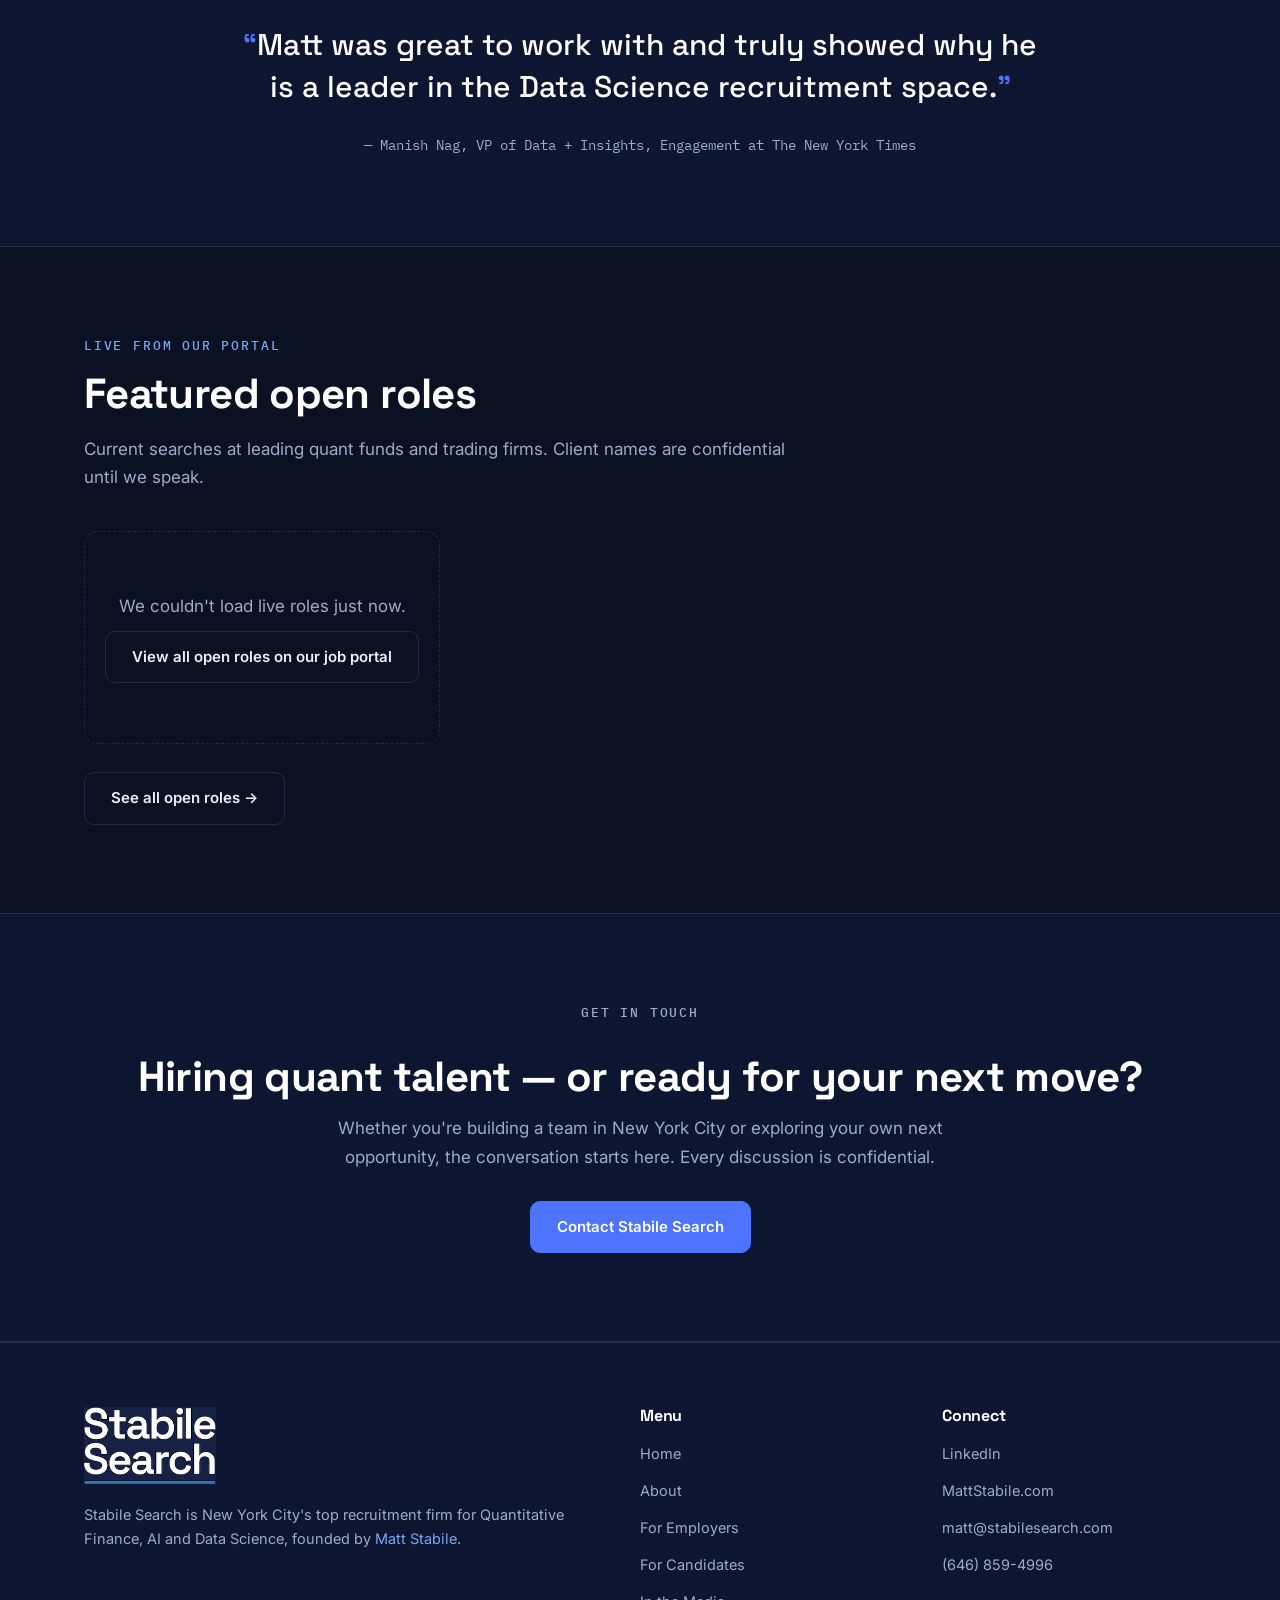
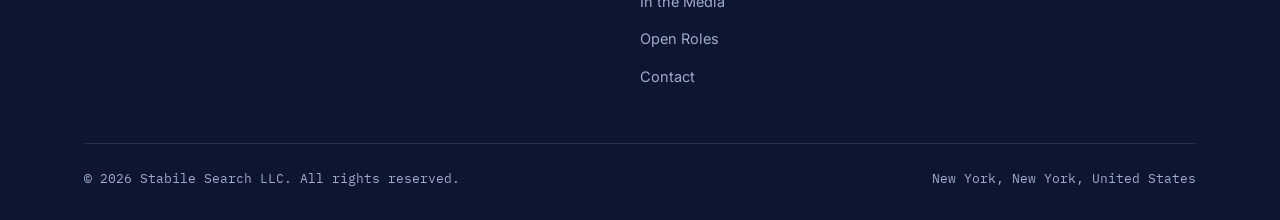
==== commit 2b08dc3a: "Update hero image dimensions to match new photo (1343x800)" ====
--- a/index.html
+++ b/index.html
@@ -85,7 +85,7 @@
           </div>
         </div>
         <div class="hero-media">
-          <img src="/images/quant-finance-recruiter-nyc-trading-desk.jpg" alt="Trader analyzing markets across a multi-monitor desk at a New York City quant trading firm" width="1062" height="800" style="height:auto;box-shadow:0 30px 80px rgba(0,0,0,0.45);">
+          <img src="/images/quant-finance-recruiter-nyc-trading-desk.jpg" alt="Trader analyzing markets across a multi-monitor desk at a New York City quant trading firm" width="1343" height="800" style="height:auto;box-shadow:0 30px 80px rgba(0,0,0,0.45);">
         </div>
       </div>
     </section>
@@ -264,4 +264,4 @@
 
   <script src="/js/jobs.js" defer></script>
 </body>
-</html>
+</html>
